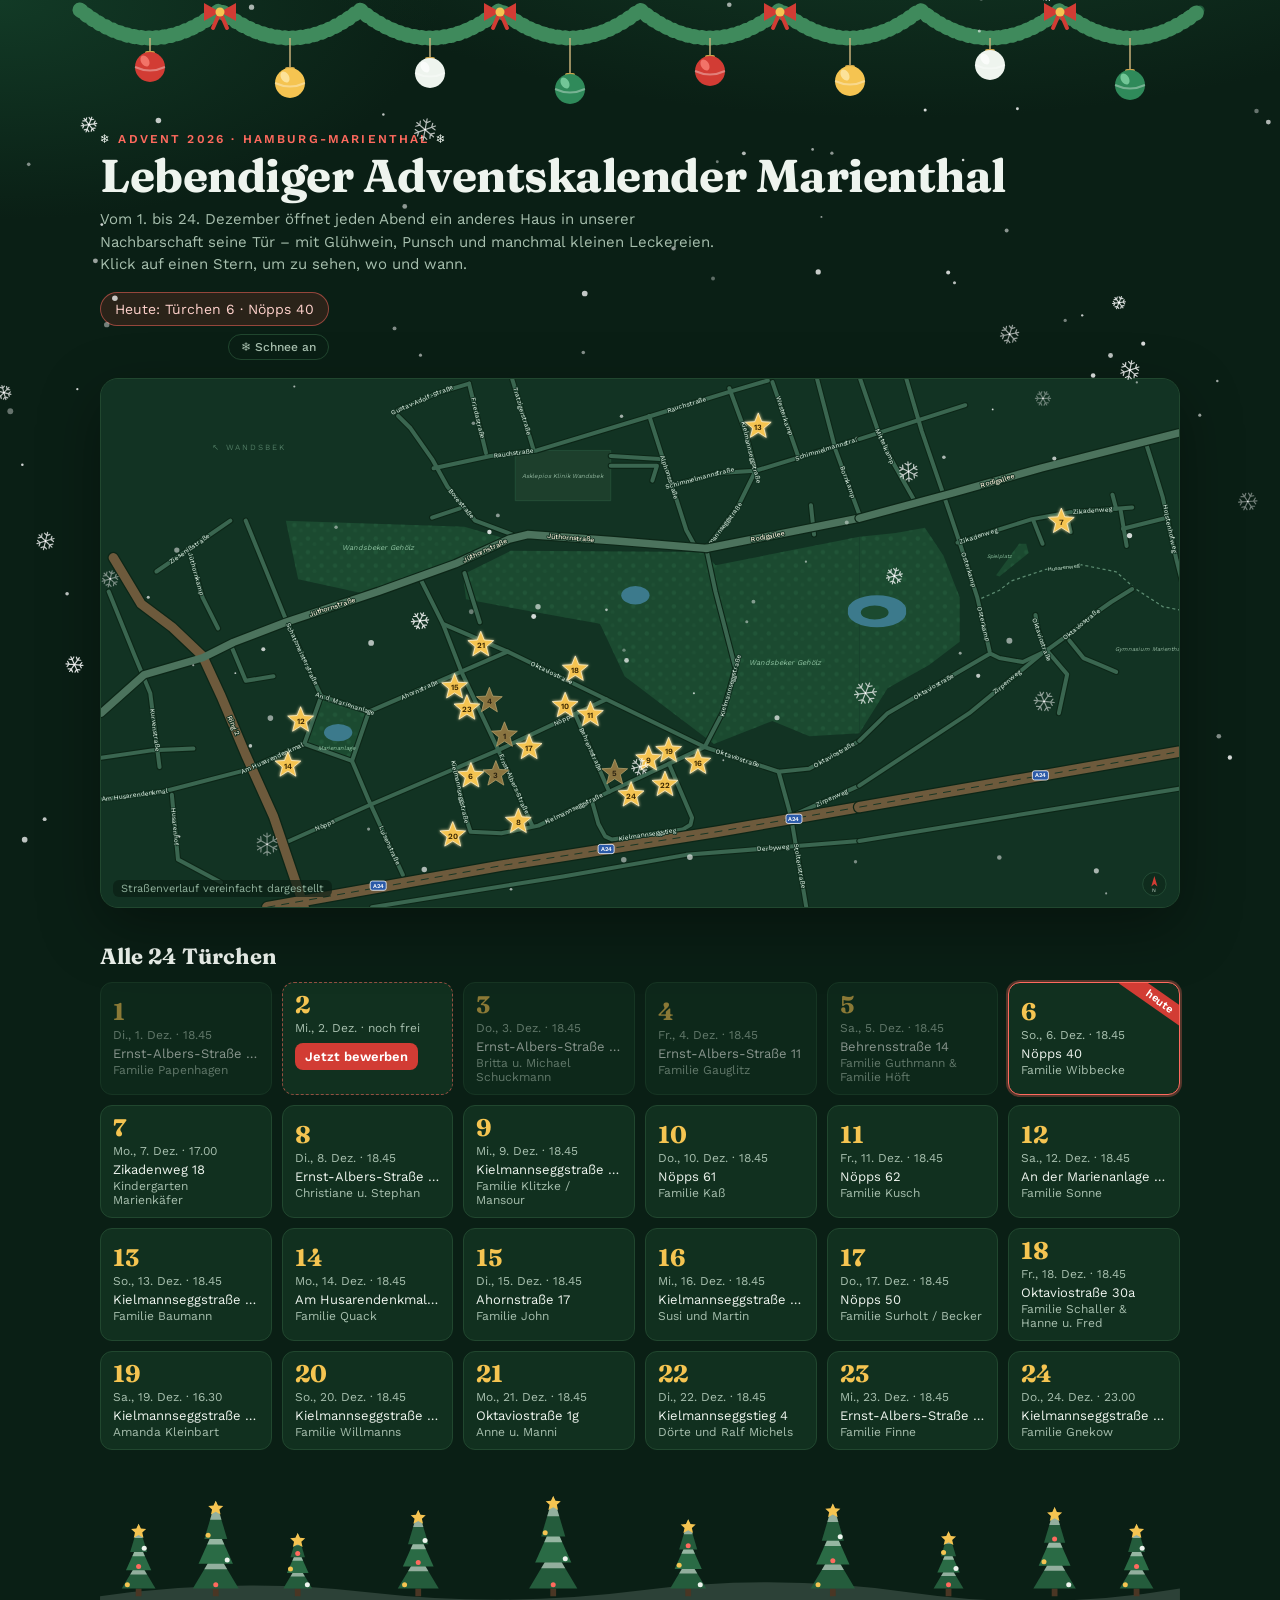
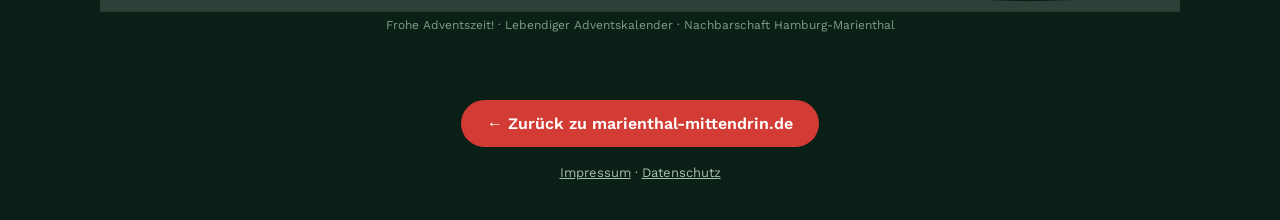
==== adventskalender-marienthal/index.html @ aaaba7dc "Unterseiten: Zurück-Button zur Startseite am Seitenende Co-Authored-By: Claude Opus 5.5 <noreply@ant" ====
<!DOCTYPE html>
<html lang="de">
<head>
<meta charset="utf-8">
<meta name="viewport" content="width=device-width, initial-scale=1">
<title>Lebendiger Adventskalender Marienthal</title>
<style id="font-style">
/* Schriften lokal eingebunden (kein Google-Fonts-Abruf, DSGVO-freundlich) – SIL Open Font License */
@font-face{font-family:"Fraunces";src:url(fonts/fraunces-latin-500-normal.woff2) format("woff2");font-weight:500;font-display:swap}
@font-face{font-family:"Fraunces";src:url(fonts/fraunces-latin-700-normal.woff2) format("woff2");font-weight:700;font-display:swap}
@font-face{font-family:"Work Sans";src:url(fonts/work-sans-latin-400-normal.woff2) format("woff2");font-weight:400;font-display:swap}
@font-face{font-family:"Work Sans";src:url(fonts/work-sans-latin-500-normal.woff2) format("woff2");font-weight:500;font-display:swap}
@font-face{font-family:"Work Sans";src:url(fonts/work-sans-latin-600-normal.woff2) format("woff2");font-weight:600;font-display:swap}
</style>
<style id="app-style">
:root{
  --bg:#0a1f15; --panel:#11301f; --land:#123323; --street-hi:#3d6a52;
  --text:#eef4ee; --muted:#a7bfae; --gold:#f5c451; --red:#d23c34; --red-hi:#ff6a5e;
  --line:#21472f; --danger:#ff8a7a;
}
*{box-sizing:border-box}
html,body{margin:0;background:var(--bg);color:var(--text);font-family:"Work Sans",system-ui,sans-serif}
body{min-height:100vh;background:
  radial-gradient(1200px 500px at 70% -10%,#16422b 0%,transparent 60%),
  radial-gradient(800px 400px at 0% 0%,#123a26 0%,transparent 55%),var(--bg)}
.wrap{max-width:1120px;margin:0 auto;padding:28px 20px 60px}
header{display:flex;flex-wrap:wrap;align-items:flex-end;justify-content:space-between;gap:16px;margin-bottom:18px}
.eyebrow{font-size:12px;letter-spacing:.18em;text-transform:uppercase;color:var(--red-hi);font-weight:600}
h1{font-family:"Fraunces",serif;font-weight:700;font-size:clamp(28px,4.4vw,46px);line-height:1.05;margin:6px 0 8px;letter-spacing:-.01em}
.intro{color:var(--muted);max-width:620px;margin:0;line-height:1.5;font-size:15px}
.status{background:rgba(210,60,52,.16);border:1px solid rgba(255,106,94,.5);color:#ffd2cc;border-radius:999px;padding:8px 14px;font-size:14px;white-space:nowrap}
.mapcard{position:relative;background:var(--land);border:1px solid var(--line);border-radius:18px;overflow:hidden;box-shadow:0 20px 60px rgba(0,0,0,.35)}
.mapscroll{overflow-x:auto;-webkit-overflow-scrolling:touch}
.mapcard svg{display:block;width:100%;height:auto;touch-action:pan-x pan-y}
.mapnote{position:absolute;left:12px;bottom:10px;font-size:11px;color:#8fb09b;pointer-events:none;background:rgba(10,31,21,.7);padding:2px 8px;border-radius:6px}
.star{cursor:pointer;outline:none}
.star .shape{fill:var(--gold);stroke:#fff3cf;stroke-width:2.4;filter:url(#glow);transition:transform .15s}
.star text{font:700 26px "Work Sans",sans-serif;fill:#3a2600;text-anchor:middle;dominant-baseline:central;pointer-events:none}
.star:hover .shape,.star:focus-visible .shape{transform:scale(1.18)}
.star.past .shape{fill:#8a7440;stroke:#b9a56f;filter:none}
.star.past text{fill:#2a2110}
.star.sel .shape{transform:scale(1.32);stroke:var(--red-hi);stroke-width:5}
.star.today .halo{animation:pulse 1.8s ease-out infinite}
.halo{fill:none;stroke:var(--red-hi);stroke-width:4;opacity:0}
@keyframes pulse{0%{r:34px;opacity:.9}100%{r:84px;opacity:0}}
.editing .star{cursor:grab}
.placing svg{cursor:crosshair}
.pop{position:absolute;z-index:5;width:270px;background:#fffaf0;color:#2a2112;border-radius:14px;padding:14px 16px 14px;box-shadow:0 14px 40px rgba(0,0,0,.45);transform:translate(-50%,calc(-100% - 22px))}
.pop.below{transform:translate(-50%,22px)}
.pop::after{content:"";position:absolute;left:50%;bottom:-7px;width:14px;height:14px;background:#fffaf0;transform:translateX(-50%) rotate(45deg)}
.pop.below::after{bottom:auto;top:-7px}
.pop-day{font-size:12px;font-weight:600;color:#b3261e;text-transform:uppercase;letter-spacing:.08em;padding-right:22px}
.pop-addr{font-family:"Fraunces",serif;font-size:21px;font-weight:700;margin:6px 0 2px;line-height:1.15}
.pop-city{font-size:13px;color:#6b5c40}
.pop-host{margin-top:10px;font-size:14px;color:#2a2112}.pop-host b{color:#b3261e}
.pop-time{margin-top:10px;font-weight:600;font-size:15px}
.pop-note{margin-top:6px;font-size:14px;color:#4b3f2a;line-height:1.4}
.pop a{display:inline-block;margin-top:10px;font-size:13px;color:#b3261e;font-weight:600;text-decoration:none;border-bottom:1px solid #e9a39d}
.pop-x{position:absolute;top:8px;right:8px;border:0;background:transparent;font-size:20px;line-height:1;color:#8b7a5a;cursor:pointer;padding:4px 6px}
h2{font-family:"Fraunces",serif;font-size:22px;margin:34px 0 12px}
.grid{display:grid;grid-template-columns:repeat(auto-fill,minmax(150px,1fr));gap:10px}
.door{background:var(--panel);border:1px solid var(--line);border-radius:12px;padding:10px 12px;cursor:pointer;text-align:left;color:var(--text);font:inherit;transition:border-color .15s,transform .15s}
.door:hover{border-color:var(--red-hi);transform:translateY(-1px)}
.door.sel{border-color:var(--red-hi);background:#183d28}
.door.past{opacity:.55}
.door.today{border-color:var(--red-hi);box-shadow:0 0 0 2px rgba(255,106,94,.3)}
.door .n{font-family:"Fraunces",serif;font-size:24px;font-weight:700;color:var(--gold);line-height:1}
.door .d{font-size:12px;color:var(--muted);margin-top:4px}
.door .h{font-size:12px;color:var(--muted);margin-top:2px}
.door.free{cursor:default;border-style:dashed;border-color:rgba(255,106,94,.55)}
.door.free:hover{transform:none}
.door .apply{display:inline-block;border:0;cursor:pointer;font-family:inherit;margin-top:8px;background:var(--red);color:#fff;font-weight:600;font-size:13px;text-decoration:none;border-radius:8px;padding:6px 10px}
.door .apply:hover{background:#e14a41}
.door .tag{margin-top:8px;font-size:13px;font-weight:600;color:#ffd2cc}
.modal-bg{position:fixed;inset:0;background:rgba(4,14,9,.72);display:flex;align-items:center;justify-content:center;z-index:50;padding:16px}
.modal{position:relative;background:#fffaf0;color:#2a2112;border-radius:16px;padding:22px 22px 16px;width:min(440px,100%);max-height:92vh;overflow:auto;box-shadow:0 20px 60px rgba(0,0,0,.5)}
.modal h3{font-family:"Fraunces",serif;font-size:24px;margin:4px 0 6px}
.modal .msub{margin:0 0 14px;color:#5b4e36;font-size:14px;line-height:1.45}
.modal label{display:block;font-size:12px;font-weight:600;color:#6b5c40;margin-bottom:10px}
.modal input,.modal textarea{margin-top:4px;background:#fff;color:#2a2112;border:1px solid #dccfb3;font-family:"Work Sans",sans-serif;font-size:15px;min-height:0}
.modal input:focus,.modal textarea:focus{border-color:var(--red)}
.modal .btn.primary{width:100%;margin-top:4px;padding:11px}
.modal .privacy{font-size:12px;color:#7a6b50;margin:10px 0 0;line-height:1.4}
.fmsg{font-size:13px;margin:2px 0 8px}.fmsg.err{color:#b3261e}
.door.reserved{border-color:var(--line);border-style:solid}
.door .s{font-size:13px;margin-top:4px;white-space:nowrap;overflow:hidden;text-overflow:ellipsis}
.toolbar{display:flex;gap:10px;flex-wrap:wrap;align-items:center;margin-top:14px}
.btn{font:600 14px "Work Sans",sans-serif;border-radius:10px;padding:9px 14px;border:1px solid var(--line);background:var(--panel);color:var(--text);cursor:pointer}
.btn:hover{border-color:var(--street-hi)}
.btn.primary{background:var(--red);color:#fff;border-color:var(--red)}
.btn.primary:hover{background:#e14a41}
.btn.small{padding:6px 10px;font-size:13px}
.btn.on{background:#4a1714;border-color:var(--red-hi);color:#ffd2cc}
.msg{font-size:14px;color:var(--muted)}
.msg.err{color:var(--danger)}
.banner{position:absolute;top:12px;left:50%;transform:translateX(-50%);background:var(--red);color:#fff;font-weight:600;font-size:14px;border-radius:999px;padding:8px 16px;z-index:6;box-shadow:0 6px 20px rgba(0,0,0,.35)}
.admin{background:var(--panel);border:1px solid var(--line);border-radius:16px;padding:18px;margin-top:18px}
.admin h3{margin:0 0 12px;font-family:"Fraunces",serif;font-size:19px}
.settings{display:grid;grid-template-columns:110px 1fr 1fr;gap:10px;margin-bottom:18px}
.settings label,.rowhead{font-size:12px;color:var(--muted);display:block;margin-bottom:4px}
.settings .full{grid-column:1/-1}
input,textarea{width:100%;font:14px "Work Sans",sans-serif;background:#0b2416;color:var(--text);border:1px solid var(--line);border-radius:8px;padding:8px 10px}
input:focus,textarea:focus{outline:none;border-color:var(--red-hi)}
input[type=time]{color-scheme:dark}
.rows{display:flex;flex-direction:column;gap:8px}
.row{display:grid;grid-template-columns:30px 70px minmax(150px,2fr) minmax(110px,1.3fr) 86px 86px minmax(130px,2fr) 104px;gap:8px;align-items:center}
.row .num{font-family:"Fraunces",serif;font-weight:700;color:var(--gold);font-size:18px;text-align:center}
.row .dt{font-size:12px;color:var(--muted)}
.row.hl{background:#183d28;border-radius:10px;outline:1px solid var(--red-hi);outline-offset:3px}
details{margin-top:16px}
summary{cursor:pointer;color:var(--muted);font-size:14px}
textarea{min-height:160px;font-family:ui-monospace,Menlo,monospace;font-size:12px;margin-top:10px}
footer{margin-top:40px;color:#7f9d89;font-size:12px}
@media (max-width:820px){
  .row{grid-template-columns:30px 1fr 1fr;grid-template-areas:"n s s" "n h h" "d f t" "x x p"}
  .row .num{grid-area:n}.row .dt{grid-area:d}.row .f-street{grid-area:s}.row .f-host{grid-area:h}.row .f-from{grid-area:f}.row .f-to{grid-area:t}.row .f-note{grid-area:x}.row .place{grid-area:p}
  .row{padding:8px;border-bottom:1px solid var(--line)}
  .settings{grid-template-columns:1fr}
}
@media (max-width:640px){
  .mapcard svg{min-width:1000px}
  .pop,.pop.below{position:fixed;left:12px!important;right:12px;top:auto!important;bottom:12px;width:auto;transform:none}
  .pop::after{display:none}
  .status{white-space:normal}
}

/* Weihnachts-Deko */
.garland{display:block;width:calc(100% + 40px);height:auto;margin:-28px -20px 2px;overflow:visible}
.bauble{transform-box:fill-box;transform-origin:50% 0;animation:swing 3.4s ease-in-out infinite alternate}
@keyframes swing{from{transform:rotate(-6deg)}to{transform:rotate(6deg)}}
.flake-ico{display:inline-block;color:#eef4ee;animation:spin 9s linear infinite}
.flake-ico.d2{animation-duration:13s;animation-direction:reverse}
@keyframes spin{to{transform:rotate(360deg)}}
.hdr-side{display:flex;flex-direction:column;align-items:flex-end;gap:8px}
.snow-toggle{font:500 12px "Work Sans",sans-serif;background:transparent;color:var(--muted);border:1px solid var(--line);border-radius:999px;padding:5px 12px;cursor:pointer}
.snow-toggle:hover{color:var(--text);border-color:var(--street-hi)}
#snow{position:fixed;inset:0;width:100vw;height:100vh;pointer-events:none;z-index:40}
.star .shape{animation:twinkle 3s ease-in-out infinite;animation-delay:calc(var(--tw,0s) * -1)}
@keyframes twinkle{0%,100%{opacity:1}50%{opacity:.78}}
.mapcard{box-shadow:0 20px 60px rgba(0,0,0,.35),inset 0 0 60px rgba(220,240,230,.05)}
.door:hover .n{animation:jiggle .45s ease}
@keyframes jiggle{0%,100%{transform:rotate(0)}25%{transform:rotate(-10deg)}75%{transform:rotate(8deg)}}
.door .n{display:inline-block}
.door.today{position:relative;overflow:hidden}
.door.today::after{content:"heute";position:absolute;top:10px;right:-24px;transform:rotate(35deg);background:var(--red);color:#fff;font-size:11px;font-weight:600;padding:2px 28px}
.trees{display:block;width:100%;height:auto;margin-top:46px}
.tl{animation:blink 2s ease-in-out infinite}
@keyframes blink{0%,100%{opacity:1}50%{opacity:.25}}
footer{margin-top:6px!important;text-align:center}
@media (prefers-reduced-motion: reduce){.bauble,.flake-ico,.star .shape,.tl,.door:hover .n{animation:none}}
@media (max-width:640px){.garland{margin-top:-20px}.hdr-side{align-items:flex-start}}
</style>
</head>
<body>
<div id="root"></div>
<div class="site-links" style="max-width:1120px;margin:0 auto;padding:8px 20px 40px;text-align:center;font-family:'Work Sans',sans-serif">
<a href="/" style="display:inline-block;background:#d23c34;color:#fff;text-decoration:none;font-weight:600;font-size:16px;padding:14px 26px;border-radius:999px">← Zurück zu marienthal-mittendrin.de</a>
<p style="margin:18px 0 0;font-size:13px;color:#a7bfae"><a href="/impressum/" style="color:inherit">Impressum</a> · <a href="/datenschutz/" style="color:inherit">Datenschutz</a></p>
</div>
<script type="application/json" id="advent-data">{"year": 2026, "title": "Lebendiger Adventskalender Marienthal", "intro": "Vom 1. bis 24. Dezember öffnet jeden Abend ein anderes Haus in unserer Nachbarschaft seine Tür – mit Glühwein, Punsch und manchmal kleinen Leckereien. Klick auf einen Stern, um zu sehen, wo und wann.", "city": "22043 Hamburg", "doors": [{"n": 1, "street": "Ernst-Albers-Straße 19", "host": "Familie Papenhagen", "from": "18:45", "to": "19:15", "note": "", "x": 1310, "y": 1157}, {"n": 2, "street": "", "host": "", "from": "18:45", "to": "19:15", "note": "", "x": 1700, "y": 1640}, {"n": 3, "street": "Ernst-Albers-Straße 30", "host": "Britta u. Michael Schuckmann", "from": "18:45", "to": "19:15", "note": "", "x": 1282, "y": 1283}, {"n": 4, "street": "Ernst-Albers-Straße 11", "host": "Familie Gauglitz", "from": "18:45", "to": "19:15", "note": "", "x": 1261, "y": 1045}, {"n": 5, "street": "Behrensstraße 14", "host": "Familie Guthmann & Familie Höft", "from": "18:45", "to": "19:15", "note": "", "x": 1668, "y": 1279}, {"n": 6, "street": "Nöpps 40", "host": "Familie Wibbecke", "from": "18:45", "to": "19:15", "note": "", "x": 1201, "y": 1289}, {"n": 7, "street": "Zikadenweg 18", "host": "Kindergarten Marienkäfer", "from": "17:00", "to": "", "note": "", "x": 3118, "y": 463}, {"n": 8, "street": "Ernst-Albers-Straße 40", "host": "Christiane u. Stephan", "from": "18:45", "to": "19:15", "note": "", "x": 1355, "y": 1437}, {"n": 9, "street": "Kielmannseggstraße 95", "host": "Familie Klitzke / Mansour", "from": "18:45", "to": "19:15", "note": "", "x": 1778, "y": 1234}, {"n": 10, "street": "Nöpps 61", "host": "Familie Kaß", "from": "18:45", "to": "19:15", "note": "", "x": 1507, "y": 1061}, {"n": 11, "street": "Nöpps 62", "host": "Familie Kusch", "from": "18:45", "to": "19:15", "note": "", "x": 1589, "y": 1090}, {"n": 12, "street": "An der Marienanlage 16", "host": "Familie Sonne", "from": "18:45", "to": "19:15", "note": "", "x": 648, "y": 1108}, {"n": 13, "street": "Kielmannseggstraße 46", "host": "Familie Baumann", "from": "18:45", "to": "19:15", "note": "", "x": 2134, "y": 154}, {"n": 14, "street": "Am Husarendenkmal 52", "host": "Familie Quack", "from": "18:45", "to": "19:15", "note": "", "x": 607, "y": 1254}, {"n": 15, "street": "Ahornstraße 17", "host": "Familie John", "from": "18:45", "to": "19:15", "note": "", "x": 1148, "y": 1000}, {"n": 16, "street": "Kielmannseggstraße 102", "host": "Susi und Martin", "from": "18:45", "to": "19:15", "note": "", "x": 1938, "y": 1245}, {"n": 17, "street": "Nöpps 50", "host": "Familie Surholt / Becker", "from": "18:45", "to": "19:15", "note": "", "x": 1390, "y": 1197}, {"n": 18, "street": "Oktaviostraße 30a", "host": "Familie Schaller & Hanne u. Fred", "from": "18:45", "to": "19:15", "note": "", "x": 1540, "y": 943}, {"n": 19, "street": "Kielmannseggstraße 87", "host": "Amanda Kleinbart", "from": "16:30", "to": "17:00", "note": "Diesmal schon am Nachmittag!", "x": 1843, "y": 1207}, {"n": 20, "street": "Kielmannseggstraße 174", "host": "Familie Willmanns", "from": "18:45", "to": "19:15", "note": "", "x": 1142, "y": 1481}, {"n": 21, "street": "Oktaviostraße 1g", "host": "Anne u. Manni", "from": "18:45", "to": "", "note": "Gleichzeitig Sonnenwendfeier", "x": 1233, "y": 863}, {"n": 22, "street": "Kielmannseggstieg 4", "host": "Dörte und Ralf Michels", "from": "18:45", "to": "19:15", "note": "", "x": 1831, "y": 1317}, {"n": 23, "street": "Ernst-Albers-Straße 16", "host": "Familie Finne", "from": "18:45", "to": "19:15", "note": "", "x": 1188, "y": 1069}, {"n": 24, "street": "Kielmannseggstraße 118", "host": "Familie Gnekow", "from": "23:00", "to": "", "note": "Heiligabend", "x": 1721, "y": 1351}]}</script>
<script id="app">
(function(){
"use strict";
var W=3500,H=1715,DY=460,W3F="1252e4e4-b5f2-48ac-87a4-d0547c6e60de";
var data=JSON.parse(document.getElementById("advent-data").textContent);
var state={sel:null,editing:false,draft:null,placing:null,canEdit:false,msg:"",msgErr:false,hl:null};
var root=document.getElementById("root");

/* ---------- helpers ---------- */
function esc(s){return String(s==null?"":s).replace(/[&<>"']/g,function(c){return {"&":"&amp;","<":"&lt;",">":"&gt;",'"':"&quot;","'":"&#39;"}[c];});}
function cur(){return state.editing?state.draft:data;}
function door(n){var d=cur().doors;for(var i=0;i<d.length;i++)if(d[i].n===n)return d[i];return null;}
function dateOf(n){return new Date(cur().year,11,n);}
function fmtDate(n,opt){return dateOf(n).toLocaleDateString("de-DE",opt||{weekday:"long",day:"numeric",month:"long"});}
function fmtTime(t){return (t||"").replace(":",".");}
function timeText(d){if(d.from&&d.to)return "von "+fmtTime(d.from)+" bis "+fmtTime(d.to)+" Uhr";if(d.from)return "ab "+fmtTime(d.from)+" Uhr";return "Uhrzeit folgt";}
function today(){var t=new Date();return new Date(t.getFullYear(),t.getMonth(),t.getDate());}
function dayStatus(n){var diff=(dateOf(n)-today())/864e5;return diff<0?"past":diff===0?"today":"future";}
function statusText(){
  var y=cur().year,t=today(),start=new Date(y,11,1),end=new Date(y,11,24);
  if(t<start){var dd=Math.round((start-t)/864e5);return dd===1?"Morgen öffnet das erste Türchen":"Noch "+dd+" Tage bis zum ersten Türchen";}
  if(t>end)return "Der Adventskalender "+y+" ist vorbei – danke an alle Gastgeber!";
  var n=t.getDate(),d=door(n);return "Heute: Türchen "+n+(d&&d.street?" · "+d.street:"");
}
function starPath(R,r){var p=[];for(var i=0;i<10;i++){var a=-Math.PI/2+i*Math.PI/5,rad=i%2?r:R;p.push((Math.cos(a)*rad).toFixed(1)+","+(Math.sin(a)*rad).toFixed(1));}return p.join(" ");}
var STAR=starPath(44,19);
function mapsLink(d){return "https://www.google.com/maps/search/?api=1&query="+encodeURIComponent(d.street+", "+cur().city);}

/* ---------- Karte (vereinfacht nachgezeichnet nach dem realen Straßenverlauf) ---------- */
var MAJOR=[
 {name:"Ring 2",pts:[[40,120],[130,270],[230,345],[330,440],[390,570],[470,760],[560,960],[660,1255]],lab:[[4,.5]],w:30,fill:"#6d5a3c"},
 {name:"Jüthornstraße",pts:[[0,625],[140,500],[330,445],[430,395],[600,330],[900,230],[1150,140],[1325,60],[1385,45],[1665,65],[1965,90]],lab:[[4,.5],[6,.55],[8,.5]],w:24,fill:"#4c735d"},
 {name:"Rodigallee",pts:[[1965,90],[2462,-8]],lab:[[0,.4]],w:24,fill:"#4c735d"},
 {name:"A 24",pts:[[540,1255],[1300,1120],[2000,1010],[2462,930]],lab:[],w:34,fill:"#6d5a3c",motorway:true}
];
var STREETS=[
 {name:"Kurvenstraße",pts:[[25,230],[110,440],[160,560],[190,800]],lab:[[2,.5]]},
 {name:"Schatzmeisterstraße",pts:[[470,0],[600,320],[715,570]],lab:[[1,.45]]},
 {name:"Jüthornkamp",pts:[[290,110],[330,250],[380,350]],lab:[[0,.45]]},
 {name:"Ziesenißstraße",pts:[[180,165],[420,0]],lab:[[0,.45]]},
 {name:"An d. Marienanlage",pts:[[715,570],[870,620]],lab:[[0,.5]]},
 {name:"",pts:[[715,570],[660,725],[815,780],[870,620]],lab:[]},
 {name:"Ahornstraße",pts:[[870,620],[1170,490],[1320,425]],lab:[[0,.55]]},
 {name:"Am Husarendenkmal",pts:[[0,905],[200,880],[470,810],[660,725]],lab:[[2,.45],[0,.55]]},
 {name:"Luisenstraße",pts:[[815,780],[870,910],[980,1150]],lab:[[1,.6]]},
 {name:"Nöpps",pts:[[600,1045],[880,920],[1290,745],[1640,580]],lab:[[0,.45],[2,.6]]},
 {name:"Oktaviostraße",pts:[[1110,335],[1320,425],[1640,580],[1960,735],[2200,815],[2300,805],[2462,715]],lab:[[1,.45],[3,.45],[5,.5]]},
 {name:"Ernst-Albers-Straße",pts:[[1040,195],[1110,335],[1170,490],[1290,745],[1400,990]],lab:[[3,.45]]},
 {name:"Kielmannseggstraße",pts:[[1965,90],[1995,230],[2060,480],[2020,620],[1960,735],[1650,880],[1420,990],[1300,1015],[1200,1010],[1180,950],[1150,810]],lab:[[2,.4],[5,.5],[9,.5]]},
 {name:"Behrensstraße",pts:[[1540,630],[1650,880]],lab:[[0,.45]]},
 {name:"Kielmannseggstieg",pts:[[1593,907],[1615,985],[1637,1025],[1659,1035],[1888,1003],[1914,987],[1919,965],[1844,789]],lab:[[3,.5]]},
 {name:"Stoltenstraße",pts:[[2200,815],[2240,960],[2290,1255]],lab:[[1,.55]]},
 {name:"Zirpenweg",pts:[[2240,960],[2462,860]],lab:[[0,.6]]},
 {name:"Husarenhof",pts:[[230,890],[250,1100],[390,1175]],lab:[[0,.5]]},
 {name:"Derbyweg",pts:[[880,1255],[1500,1155],[1900,1085],[2462,1040]],lab:[[2,.5]]},
 {name:"",pts:[[420,400],[470,520],[560,505]],lab:[]},
 {name:"",pts:[[0,770],[170,745],[300,740]],lab:[]},
 {name:"",pts:[[1180,170],[1230,330]],lab:[]}
];
var PARKS=[
 [[600,0],[1180,20],[1300,55],[1150,140],[900,230],[860,238],[640,190]],
 [[1175,175],[1330,98],[1960,102],[1995,145],[2462,52],[2462,690],[2300,700],[2180,650],[1990,725],[1700,505],[1620,335],[1380,292],[1185,255]],
 [[715,570],[870,620],[815,780],[660,725]]
];
function line(p){return p.map(function(q){return q.join(",");}).join(" ");}
function labelsFor(st,size,color){
  var out="";
  st.lab.forEach(function(L){
    var a=st.pts[L[0]],b=st.pts[L[0]+1],t=L[1];
    var x=a[0]+(b[0]-a[0])*t,y=a[1]+(b[1]-a[1])*t;
    var ang=Math.atan2(b[1]-a[1],b[0]-a[0])*180/Math.PI;
    if(ang>90)ang-=180;if(ang<-90)ang+=180;
    out+='<text x="'+x.toFixed(0)+'" y="'+y.toFixed(0)+'" transform="rotate('+ang.toFixed(1)+' '+x.toFixed(0)+' '+y.toFixed(0)+')" font-size="'+size+'" fill="'+color+'" text-anchor="middle" dominant-baseline="central" stroke="#123323" stroke-width="6" paint-order="stroke" font-weight="500">'+esc(st.name)+'</text>';
  });
  return out;
}

var NORTH=[
 {name:"Rauchstraße",pts:[[1080,290],[1265,250],[1415,232],[1785,120],[2045,40],[2165,5]],lab:[[1,.5],[3,.45]]},
 {name:"Bovestraße",pts:[[965,120],[1005,160],[1075,260],[1125,350],[1215,460],[1335,505]],lab:[[3,.5]]},
 {name:"Gustav-Adolf-Straße",pts:[[965,100],[1095,45],[1195,15]],lab:[[0,.6]]},
 {name:"Friedastraße",pts:[[1195,15],[1250,240]],lab:[[0,.5]]},
 {name:"Tratzigerstraße",pts:[[1335,0],[1405,232]],lab:[[0,.45]]},
 {name:"Alphonsstraße",pts:[[1780,120],[1825,260],[1865,380],[1900,490],[1930,545]],lab:[[1,.5]]},
 {name:"Kielmannseggstraße",pts:[[2040,30],[2095,180],[2125,298],[2065,420],[1965,550]],lab:[[1,.5],[3,.5]]},
 {name:"Schimmelmannstraße",pts:[[1855,345],[2005,305],[2125,298],[2265,255],[2462,195]],lab:[[0,.6],[3,.5]]},
 {name:"Westerkamp",pts:[[2180,10],[2265,255]],lab:[[0,.45]]},
 {name:"Bornkamp",pts:[[2325,0],[2385,230],[2462,440]],lab:[[1,.5]]},
 {name:"",pts:[[1655,250],[1815,260]],lab:[]},
 {name:"",pts:[[1655,282],[1805,282],[1790,330]],lab:[]},
 {name:"",pts:[[2305,410],[2315,505]],lab:[]},
 {name:"",pts:[[1075,450],[1165,420]],lab:[]}
];

var EAST_MAJOR=[
 {name:"Rodigallee",pts:[[2462,452],[2766,370],[3053,289],[3500,175]],lab:[[1,.5]],w:24,fill:"#4c735d"},
 {name:"A 24",pts:[[2462,1390],[3500,1210]],lab:[],w:34,fill:"#6d5a3c",motorway:true}
];
var EAST=[
 {name:"Osterkamp",pts:[[2615,0],[2665,170],[2737,380],[2788,531],[2845,709],[2885,883]],lab:[[3,.5],[4,.5]]},
 {name:"Mittelkamp",pts:[[2465,0],[2525,175],[2565,260],[2645,402]],lab:[[1,.5]]},
 {name:"Schimmelmannstraße",pts:[[2462,195],[2806,85]],lab:[]},
 {name:"Zikadenweg",pts:[[2781,531],[2917,488],[3023,455],[3144,433],[3296,421],[3348,417]],lab:[[0,.5],[3,.5]]},
 {name:"",pts:[[3296,421],[3284,376]],lab:[]},
 {name:"",pts:[[3027,459],[3057,535]],lab:[]},
 {name:"",pts:[[3137,448],[3148,497]],lab:[]},
 {name:"",pts:[[3318,486],[3454,452]],lab:[]},
 {name:"",pts:[[3311,429],[3330,542]],lab:[]},
 {name:"Holstenhofweg",pts:[[3390,200]].concat([[3417,285],[3447,383],[3492,588],[3523,709]]),lab:[[2,.5]]},
 {name:"Oktaviostraße",pts:[[2462,1175]].concat([[2554,1085],[2887,891],[2917,906],[2993,919],[3068,883],[3152,822],[3216,769],[3280,724],[3348,682]]),lab:[[1,.45],[6,.5]]},
 {name:"Oktaviostraße",pts:[[3034,766],[3042,815],[3065,879]],lab:[[1,.5]]},
 {name:"Zirpenweg",pts:[[2462,1320]].concat([[2819,1085],[3065,883]]),lab:[[1,.5]]},
 {name:"",pts:[[3076,887],[3137,959],[3110,1085]],lab:[]},
 {name:"",pts:[[3144,849],[3190,906],[3243,928],[3296,951]],lab:[]},
 {name:"Derbyweg",pts:[[2462,1500],[3500,1330]],lab:[]}
];
var EAST_PATH=[[2841,720],[2917,686],[2955,656],[3068,618],[3182,603],[3296,626],[3356,679],[3447,739],[3523,754]];
var EAST_PARKS=[
 [[2462,512],[2580,500],[2675,483],[2735,573],[2788,709],[2788,853],[2690,928],[2554,1004],[2462,1150]],
 [[2906,637],[2981,535],[3004,535],[3012,565],[2917,641]]
];
function eastParks(){
  var s='<g transform="translate(0,'+DY+')">';
  EAST_PARKS.forEach(function(p){var q=p.map(function(v){return [v[0],v[1]-DY];});s+='<polygon points="'+line(q)+'" fill="#1b4a30"/><polygon points="'+line(q)+'" fill="url(#trees)" opacity=".7"/>';});
  return s+'</g>';
}
function eastPond(){
  var s="";
  s+='<path d="M2425 754 a95 47 0 1 0 189 0 a95 47 0 1 0 -189 0 Z" fill="#3c7a8c"/>';
  s+='<ellipse cx="2512" cy="758" rx="45" ry="23" fill="#1b4a30"/>';
  return s;
}
function eastStreets(){
  var s='<polyline points="'+line(EAST_PATH)+'" fill="none" stroke="#5b8a70" stroke-width="4" stroke-dasharray="10 9"/>';
  s+=labelsFor({name:"Husarenweg",pts:EAST_PATH,lab:[[3,.5]]},18,"#a9c7b4");
  EAST.forEach(function(st){s+='<polyline points="'+line(st.pts)+'" fill="none" stroke="#0c2617" stroke-width="20" stroke-linecap="round" stroke-linejoin="round"/>';});
  EAST.forEach(function(st){s+='<polyline points="'+line(st.pts)+'" fill="none" stroke="#3a6650" stroke-width="13" stroke-linecap="round" stroke-linejoin="round"/>';});
  EAST_MAJOR.forEach(function(st){s+='<polyline points="'+line(st.pts)+'" fill="none" stroke="#0c2617" stroke-width="'+(st.w+8)+'" stroke-linecap="round" stroke-linejoin="round"/>';});
  EAST_MAJOR.forEach(function(st){s+='<polyline points="'+line(st.pts)+'" fill="none" stroke="'+st.fill+'" stroke-width="'+st.w+'" stroke-linecap="round" stroke-linejoin="round"/>';
    if(st.motorway)s+='<polyline points="'+line(st.pts)+'" fill="none" stroke="#123323" stroke-width="3" stroke-dasharray="26 20"/>';});
  EAST.forEach(function(st){if(st.name)s+=labelsFor(st,21,"#c9dccf");});
  EAST_MAJOR.forEach(function(st){s+=labelsFor(st,23,"#f0e6d2");});
  s+='<g transform="translate(3050,1287)"><rect x="-26" y="-15" width="52" height="30" rx="7" fill="#2b5aa8" stroke="#fff" stroke-width="2.5"/><text text-anchor="middle" dominant-baseline="central" font-size="19" font-weight="700" fill="#fff">A24</text></g>';
  s+='<text x="2917" y="580" font-size="17" font-style="italic" fill="#8fc4a2" text-anchor="middle">Spielplatz</text>';
  s+='<text x="3401" y="883" font-size="19" font-style="italic" fill="#8fb39c" text-anchor="middle">Gymnasium Marienthal</text>';
  return s;
}
function northMap(){
  var s='<polygon points="1345,232 1655,232 1655,395 1345,395" fill="#1d3f2c" stroke="#2a5a40" stroke-width="2"/>';
  s+='<text x="1500" y="320" font-size="20" fill="#8fb39c" text-anchor="middle" font-style="italic">Asklepios Klinik Wandsbek</text>';
  NORTH.forEach(function(st){s+='<polyline points="'+line(st.pts)+'" fill="none" stroke="#0c2617" stroke-width="20" stroke-linecap="round" stroke-linejoin="round"/>';});
  NORTH.forEach(function(st){s+='<polyline points="'+line(st.pts)+'" fill="none" stroke="#3a6650" stroke-width="13" stroke-linecap="round" stroke-linejoin="round"/>';});
  NORTH.forEach(function(st){if(st.name)s+=labelsFor(st,21,"#c9dccf");});
  s+='<text x="480" y="230" font-size="26" fill="#4f7a62" letter-spacing="6" text-anchor="middle">↖ WANDSBEK</text>';
  return s;
}
function baseMap(){
  var s="";
  s+='<defs><filter id="glow" x="-80%" y="-80%" width="260%" height="260%"><feGaussianBlur stdDeviation="5" result="b"/><feMerge><feMergeNode in="b"/><feMergeNode in="SourceGraphic"/></feMerge></filter>'+
     '<pattern id="trees" width="44" height="44" patternUnits="userSpaceOnUse"><circle cx="12" cy="14" r="7" fill="#235a3b"/><circle cx="33" cy="32" r="6" fill="#205236"/></pattern></defs>';
  s+='<rect width="'+W+'" height="'+H+'" fill="#123323"/>';
  s+=northMap();
  s+=eastParks();
  s+='<g transform="translate(0,'+DY+')">';
  PARKS.forEach(function(p){s+='<polygon points="'+line(p)+'" fill="#1b4a30"/><polygon points="'+line(p)+'" fill="url(#trees)" opacity=".7"/>';});
  /* Wasser */
  s+='<ellipse cx="770" cy="688" rx="46" ry="28" fill="#3c7a8c"/><ellipse cx="1735" cy="242" rx="46" ry="30" fill="#3c7a8c"/>';
  /* Nebenstraßen */
  STREETS.forEach(function(st){s+='<polyline points="'+line(st.pts)+'" fill="none" stroke="#0c2617" stroke-width="20" stroke-linecap="round" stroke-linejoin="round"/>';});
  STREETS.forEach(function(st){s+='<polyline points="'+line(st.pts)+'" fill="none" stroke="#3a6650" stroke-width="13" stroke-linecap="round" stroke-linejoin="round"/>';});
  /* Hauptstraßen */
  MAJOR.forEach(function(st){s+='<polyline points="'+line(st.pts)+'" fill="none" stroke="#0c2617" stroke-width="'+(st.w+8)+'" stroke-linecap="round" stroke-linejoin="round"/>';});
  MAJOR.forEach(function(st){s+='<polyline points="'+line(st.pts)+'" fill="none" stroke="'+st.fill+'" stroke-width="'+st.w+'" stroke-linecap="round" stroke-linejoin="round"/>';
    if(st.motorway)s+='<polyline points="'+line(st.pts)+'" fill="none" stroke="#123323" stroke-width="3" stroke-dasharray="26 20"/>';});
  /* Labels */
  s+='<text x="900" y="95" font-size="24" font-style="italic" fill="#8fc4a2" text-anchor="middle">Wandsbeker Gehölz</text>';
  s+='<text x="2220" y="470" font-size="24" font-style="italic" fill="#8fc4a2" text-anchor="middle">Wandsbeker Gehölz</text>';
  s+='<text x="765" y="745" font-size="19" font-style="italic" fill="#8fc4a2" text-anchor="middle">Marienanlage</text>';
  STREETS.forEach(function(st){if(st.name)s+=labelsFor(st,21,"#c9dccf");});
  MAJOR.forEach(function(st){s+=labelsFor(st,23,"#f0e6d2");});
  /* A24-Schilder */
  [[900,1185],[1640,1066],[2250,968]].forEach(function(p){s+='<g transform="translate('+p[0]+','+p[1]+')"><rect x="-26" y="-15" width="52" height="30" rx="7" fill="#2b5aa8" stroke="#fff" stroke-width="2.5"/><text text-anchor="middle" dominant-baseline="central" font-size="19" font-weight="700" fill="#fff">A24</text></g>';});
  s+='</g>';
  s+=eastPond();
  s+=eastStreets();
  s+='<g transform="translate(3420,1640)"><circle r="38" fill="#0f2c1d" stroke="#2f5c42" stroke-width="2"/><path d="M0 -26 L10 8 L0 0 L-10 8Z" fill="#d23c34"/><text y="26" text-anchor="middle" font-size="17" fill="#c9dccf">N</text></g>';
  return s;
}
var BASE=baseMap();


function starsSVG(){
  var s="";
  cur().doors.filter(function(d){return state.editing||d.street;}).slice().sort(function(a,b){return (state.sel===a.n)-(state.sel===b.n);}).forEach(function(d){
    var st=dayStatus(d.n),cls="star "+st+(state.sel===d.n?" sel":"");
    s+='<g class="'+cls+'" data-n="'+d.n+'" transform="translate('+d.x+','+d.y+')" style="--tw:'+((d.n*0.53)%3).toFixed(2)+'s" tabindex="0" role="button" aria-label="Türchen '+d.n+': '+esc(d.street)+'">'+
       '<circle class="halo" r="28"/><polygon class="shape" points="'+STAR+'"/><text y="3">'+d.n+'</text></g>';
  });
  return s;
}

/* ---------- render ---------- */
function render(){
  var c=cur(),h="";
  h+='<div class="wrap'+(state.editing?" editing":"")+'">';
  h+=GARLAND;
  h+='<header><div><div class="eyebrow"><span class="flake-ico">❄</span> Advent '+esc(c.year)+' · Hamburg-Marienthal <span class="flake-ico d2">❄</span></div><h1>'+esc(c.title)+'</h1><p class="intro">'+esc(c.intro)+'</p></div><div class="hdr-side"><div class="status">'+esc(statusText())+'</div><button class="snow-toggle" data-act="snow" aria-pressed="'+(snowOn?"true":"false")+'">'+(snowOn?"❄ Schnee an":"❄ Schnee aus")+'</button></div></header>';
  h+='<div class="mapcard'+(state.placing?" placing":"")+'" id="mapcard">';
  if(state.placing)h+='<div class="banner">Klicke auf die Karte, um Türchen '+state.placing+' zu platzieren</div>';
  h+='<div class="mapscroll"><svg id="map" viewBox="0 0 '+W+' '+H+'" xmlns="http://www.w3.org/2000/svg">'+BASE+'<g id="stars">'+starsSVG()+'</g></svg></div>';
  h+='<div class="mapnote">Straßenverlauf vereinfacht dargestellt</div>';
  h+=popupHTML();
  h+='</div>';
  if(state.editing)h+=adminHTML();
  else{
    h+='<h2>Alle 24 Türchen</h2><div class="grid">';
    c.doors.forEach(function(d){var st=dayStatus(d.n);
      if(!d.street){
        var dd=esc(fmtDate(d.n,{weekday:"short",day:"numeric",month:"short"}));
        if(d.note){h+='<div class="door free reserved"><div class="n">'+d.n+'</div><div class="d">'+dd+'</div><div class="tag">'+esc(d.note)+'</div></div>';}
        else{h+='<div class="door free"><div class="n">'+d.n+'</div><div class="d">'+dd+' · noch frei</div><button class="apply" data-apply="'+d.n+'">Jetzt bewerben</button></div>';}
        return;}
      h+='<button class="door '+st+(state.sel===d.n?" sel":"")+'" data-door="'+d.n+'"><div class="n">'+d.n+'</div><div class="d">'+esc(fmtDate(d.n,{weekday:"short",day:"numeric",month:"short"}))+' · '+esc(fmtTime(d.from))+'</div><div class="s">'+esc(d.street)+'</div>'+(d.host?'<div class="h">'+esc(d.host)+'</div>':"")+'</button>';});
    h+='</div>';
    if(state.canEdit)h+='<div class="toolbar"><button class="btn" data-act="edit">Adressen bearbeiten</button>'+msgHTML()+'</div>';
  }
  h+=TREES+'<footer>Frohe Adventszeit! · Lebendiger Adventskalender · Nachbarschaft Hamburg-Marienthal</footer></div>';
  var osc=root.querySelector(".mapscroll"),sl=osc?osc.scrollLeft:0;
  root.innerHTML=h;
  var nsc=root.querySelector(".mapscroll");if(nsc&&sl)nsc.scrollLeft=sl;
  if(state.hl){var r=root.querySelector('.row[data-row="'+state.hl+'"]');if(r)r.scrollIntoView({block:"nearest",behavior:"smooth"});state.hl=null;}
}
function msgHTML(){return state.msg?'<span class="msg'+(state.msgErr?" err":"")+'">'+esc(state.msg)+'</span>':"";}
function popupHTML(){
  if(state.sel==null||state.placing)return "";
  var d=door(state.sel);if(!d)return "";
  var below=d.y<600,left=Math.min(Math.max(d.x/W*100,14),86),top=d.y/H*100;
  return '<div class="pop'+(below?" below":"")+'" style="left:'+left+'%;top:'+top+'%">'+
    '<button class="pop-x" data-act="close" aria-label="Schließen">×</button>'+
    '<div class="pop-day">Türchen '+d.n+' · '+esc(fmtDate(d.n))+'</div>'+
    '<div class="pop-addr">'+esc(d.street||"Adresse folgt")+'</div><div class="pop-city">'+esc(cur().city)+'</div>'+
    (d.host?'<div class="pop-host">bei <b>'+esc(d.host)+'</b></div>':"")+
    '<div class="pop-time">'+esc(timeText(d))+'</div>'+
    (d.note?'<div class="pop-note">'+esc(d.note)+'</div>':"")+
    (d.street?'<a href="'+esc(mapsLink(d))+'" target="_blank" rel="noopener">In Google Maps öffnen ↗</a>':"")+
  '</div>';
}
function adminHTML(){
  var c=state.draft,h='<div class="admin"><h3>Adressen verwalten</h3>';
  h+='<div class="settings"><div><label>Jahr</label><input type="number" data-s="year" value="'+esc(c.year)+'"></div><div><label>Titel</label><input data-s="title" value="'+esc(c.title)+'"></div><div><label>PLZ / Ort</label><input data-s="city" value="'+esc(c.city)+'"></div><div class="full"><label>Einleitungstext</label><input data-s="intro" value="'+esc(c.intro)+'"></div></div>';
  h+='<div class="row" style="margin-bottom:2px"><span class="rowhead">Nr.</span><span class="rowhead">Datum</span><span class="rowhead">Straße & Hausnummer</span><span class="rowhead">Gastgeber</span><span class="rowhead">Von</span><span class="rowhead">Bis</span><span class="rowhead">Hinweis (optional)</span><span class="rowhead">Position</span></div>';
  h+='<div class="rows">';
  c.doors.forEach(function(d){
    h+='<div class="row'+(state.sel===d.n?" hl":"")+'" data-row="'+d.n+'"><span class="num">'+d.n+'</span><span class="dt">'+esc(fmtDate(d.n,{weekday:"short",day:"numeric",month:"numeric"}))+'</span>'+
      '<input class="f-street" data-n="'+d.n+'" data-f="street" value="'+esc(d.street)+'" placeholder="z. B. Rauchstraße 12">'+
      '<input class="f-host" data-n="'+d.n+'" data-f="host" value="'+esc(d.host||"")+'" placeholder="z. B. Familie Müller">'+
      '<input class="f-from" type="time" data-n="'+d.n+'" data-f="from" value="'+esc(d.from)+'">'+
      '<input class="f-to" type="time" data-n="'+d.n+'" data-f="to" value="'+esc(d.to)+'">'+
      '<input class="f-note" data-n="'+d.n+'" data-f="note" value="'+esc(d.note)+'" placeholder="z. B. Kinderpunsch">'+
      '<button class="btn small place'+(state.placing===d.n?" on":"")+'" data-place="'+d.n+'">'+(state.placing===d.n?"Klick auf Karte…":"Auf Karte setzen")+'</button></div>';
  });
  h+='</div>';
  h+='<p class="msg" style="margin-top:12px">Tipp: Im Bearbeitungsmodus kannst du die Sterne auch direkt auf der Karte verschieben.</p>';
  h+='<div class="toolbar"><button class="btn primary" data-act="save">Speichern & veröffentlichen</button><button class="btn" data-act="cancel">Abbrechen</button><button class="btn" data-act="copy">Als JSON kopieren</button>'+msgHTML()+'</div>';
  h+='<details><summary>Daten als JSON einfügen (z. B. aus einer Tabelle)</summary><textarea id="jsonin" placeholder="JSON hier einfügen …"></textarea><div class="toolbar"><button class="btn small" data-act="import">Übernehmen</button></div></details>';
  h+='</div>';
  return h;
}
function setMsg(t,err){state.msg=t;state.msgErr=!!err;}

/* ---------- events ---------- */
root.addEventListener("click",function(e){
  var ap=e.target.closest("[data-apply]");if(ap){openApply(+ap.dataset.apply);return;}
  var t=e.target.closest("[data-act],[data-door],[data-place]");
  if(t){
    if(t.dataset.door){state.sel=+t.dataset.door;render();var m=document.getElementById("mapcard");if(m)m.scrollIntoView({behavior:"smooth",block:"start"});return;}
    if(t.dataset.place){var n=+t.dataset.place;state.placing=state.placing===n?null:n;state.sel=n;render();return;}
    var a=t.dataset.act;
    if(a==="close"){state.sel=null;render();}
    else if(a==="edit"){state.draft=JSON.parse(JSON.stringify(data));state.editing=true;setMsg("");render();}
    else if(a==="cancel"){state.editing=false;state.draft=null;state.placing=null;setMsg("");render();}
    else if(a==="save")save();
    else if(a==="copy")copyJSON();
    else if(a==="import")importJSON();
    return;
  }
  if(e.target.closest("#map")&&!e.target.closest(".star")){
    if(state.placing){var p=svgPoint(e);var d=door(state.placing);d.x=Math.round(p.x);d.y=Math.round(p.y);state.sel=state.placing;state.placing=null;render();}
    else if(state.sel!=null&&!dragMoved){state.sel=null;render();}
  }
});
root.addEventListener("keydown",function(e){
  var g=e.target.closest&&e.target.closest(".star");
  if(g&&(e.key==="Enter"||e.key===" ")){e.preventDefault();selectStar(+g.dataset.n);}
  if(e.key==="Escape"&&state.sel!=null){state.sel=null;render();}
});
root.addEventListener("input",function(e){
  var el=e.target;if(!state.editing)return;
  if(el.dataset.s){var v=el.value;state.draft[el.dataset.s]=el.dataset.s==="year"?(parseInt(v,10)||data.year):v;}
  else if(el.dataset.f){var d=door(+el.dataset.n);if(d)d[el.dataset.f]=el.value;}
});
function selectStar(n){state.sel=n;if(state.editing)state.hl=n;render();}

/* drag + click on stars */
var drag=null,dragMoved=false;
function svgPoint(e){var svg=document.getElementById("map"),pt=svg.createSVGPoint();pt.x=e.clientX;pt.y=e.clientY;var p=pt.matrixTransform(svg.getScreenCTM().inverse());return {x:Math.max(10,Math.min(W-10,p.x)),y:Math.max(10,Math.min(H-10,p.y))};}
root.addEventListener("pointerdown",function(e){
  var g=e.target.closest(".star");if(!g)return;
  dragMoved=false;drag={n:+g.dataset.n,g:g,sx:e.clientX,sy:e.clientY};
  if(state.editing){try{g.setPointerCapture(e.pointerId);}catch(_){}}
});
root.addEventListener("pointermove",function(e){
  if(!drag||!state.editing)return;
  if(Math.abs(e.clientX-drag.sx)+Math.abs(e.clientY-drag.sy)>4)dragMoved=true;
  if(dragMoved){var p=svgPoint(e);drag.g.setAttribute("transform","translate("+p.x.toFixed(0)+","+p.y.toFixed(0)+")");drag.p=p;}
});
root.addEventListener("pointerup",function(){
  if(!drag)return;var dr=drag;drag=null;
  if(dragMoved&&state.editing&&dr.p){var d=door(dr.n);d.x=Math.round(dr.p.x);d.y=Math.round(dr.p.y);state.sel=dr.n;render();setTimeout(function(){dragMoved=false;},0);return;}
  if(state.placing)return;
  selectStar(dr.n);
});

/* ---------- import / export ---------- */
function validate(o){
  if(!o||!Array.isArray(o.doors))throw new Error("Es fehlt die Liste „doors“.");
  var out=JSON.parse(JSON.stringify(state.draft||data));
  ["year","title","intro","city"].forEach(function(k){if(o[k]!=null)out[k]=k==="year"?parseInt(o[k],10)||out.year:String(o[k]);});
  o.doors.forEach(function(d){var n=parseInt(d.n,10);if(!(n>=1&&n<=24))return;var t=out.doors[n-1];
    ["street","host","from","to","note"].forEach(function(k){if(d[k]!=null)t[k]=String(d[k]);});
    if(isFinite(d.x)&&isFinite(d.y)){t.x=+d.x;t.y=+d.y;}});
  return out;
}
function importJSON(){
  var ta=document.getElementById("jsonin");
  try{state.draft=validate(JSON.parse(ta.value));setMsg("Daten übernommen – noch nicht gespeichert.");}catch(err){setMsg("JSON konnte nicht gelesen werden: "+err.message,true);}
  render();
}
function copyJSON(){
  var txt=JSON.stringify(state.draft||data,null,2);
  try{navigator.clipboard.writeText(txt).then(function(){setMsg("JSON in die Zwischenablage kopiert.");render();},function(){fallback();});}catch(_){fallback();}
  function fallback(){setMsg("Kopieren nicht möglich – JSON steht unten im Feld.");render();var d=root.querySelector("details");if(d)d.open=true;var ta=document.getElementById("jsonin");if(ta){ta.value=txt;ta.select();}}
}

/* ---------- save: regenerate this page with new data and publish ---------- */
function buildDoc(obj){
  var css=document.getElementById("app-style").textContent;
  var js=document.getElementById("app").textContent;
  var json=JSON.stringify(obj).replace(/</g,"\\u003c");
  var S="<"+"script",E="<"+"/script>";
  return "<!DOCTYPE html>\n<html lang=\"de\">\n<head>\n<meta charset=\"utf-8\">\n<meta name=\"viewport\" content=\"width=device-width, initial-scale=1\">\n<title>Lebendiger Adventskalender Marienthal</title>\n"+
    "<style id=\"font-style\">"+document.getElementById("font-style").textContent+"</style>\n"+
    "<style id=\"app-style\">"+css+"</style>\n</head>\n<body>\n<div id=\"root\"></div>\n"+
    S+" type=\"application/json\" id=\"advent-data\">"+json+E+"\n"+S+" id=\"app\">"+js+E+"\n</body>\n</html>\n";
}
function save(){
  var d=state.draft;
  var missing=d.doors.filter(function(x){return !x.street.trim();}).length;
  setMsg("Speichere …");render();
  Promise.resolve(window.claude&&window.claude.use?window.claude.use("artifact"):null).then(function(art){
    if(!art){setMsg("Speichern ist hier nicht verfügbar. Nutze „Als JSON kopieren“ und schick mir die Daten.",true);render();return;}
    return art.publish(buildDoc(d)).then(function(){
      data=d;state.editing=false;state.draft=null;setMsg("Gespeichert"+(missing?" ("+missing+" Türchen ohne Adresse)":"")+".");render();
    });
  }).catch(function(err){
    var m=String(err&&(err.code||err.message)||err);
    if(/not_granted|not_writer/.test(m))setMsg("Du hast keine Berechtigung, diese Seite zu ändern.",true);
    else if(/conflict/.test(m))setMsg("Jemand anderes hat gerade gespeichert – die Seite lädt neu.",true);
    else setMsg("Speichern fehlgeschlagen: "+m,true);
    render();
  });
}


/* ---------- Bewerbungs-Formular (Web3Forms) ---------- */
function openApply(n){
  closeApply();
  var bg=document.createElement("div");bg.className="modal-bg";bg.id="apply-modal";
  bg.innerHTML='<form class="modal" novalidate><button type="button" class="pop-x" data-close aria-label="Schließen">×</button>'+
   '<div class="pop-day">Türchen '+n+' · '+esc(fmtDate(n))+'</div><h3>Jetzt bewerben</h3>'+
   '<p class="msub">Du möchtest dieses Türchen übernehmen? Schick uns kurz deine Daten – wir melden uns.</p>'+
   '<label>Name*<input name="name" required autocomplete="name"></label>'+
   '<label>E-Mail*<input type="email" name="email" required autocomplete="email"></label>'+
   '<label>Adresse (Straße & Hausnummer)*<input name="address" required autocomplete="street-address"></label>'+
   '<label>Wunsch-Uhrzeit<input name="time" value="18.45–19.15 Uhr"></label>'+
   '<label>Nachricht<textarea name="message" rows="3" placeholder="z. B. Punsch, Plätzchen, Feuerschale …"></textarea></label>'+
   '<input type="checkbox" name="botcheck" tabindex="-1" style="display:none">'+
   '<div class="fmsg"></div><button class="btn primary" type="submit">Absenden</button>'+
   '<p class="privacy">Deine Angaben werden ausschließlich für die Organisation des Lebendigen Adventskalenders Marienthal genutzt.</p></form>';
  document.body.appendChild(bg);
  var f=bg.querySelector("form");
  bg.addEventListener("click",function(e){if(e.target===bg||e.target.closest("[data-close]"))closeApply();});
  f.addEventListener("submit",function(e){
    e.preventDefault();
    var msg=f.querySelector(".fmsg"),btn=f.querySelector("button[type=submit]");
    var v=function(k){return (f.elements[k].value||"").trim();};
    if(!v("name")||!v("address")||!/^\S+@\S+\.\S+$/.test(v("email"))){msg.className="fmsg err";msg.textContent="Bitte Name, gültige E-Mail und Adresse ausfüllen.";return;}
    if(f.elements.botcheck.checked)return;
    btn.disabled=true;btn.textContent="Wird gesendet …";msg.textContent="";
    fetch("https://api.web3forms.com/submit",{method:"POST",headers:{"Content-Type":"application/json","Accept":"application/json"},
      body:JSON.stringify({access_key:W3F,subject:"Bewerbung Türchen "+n+" – Adventskalender Marienthal",from_name:"Adventskalender Marienthal",
        "Türchen":n+" ("+fmtDate(n)+")",name:v("name"),email:v("email"),"Adresse":v("address"),"Wunsch-Uhrzeit":v("time"),message:v("message")})})
    .then(function(r){return r.json();}).then(function(j){
      if(!j.success)throw new Error(j.message||"Fehler");
      f.innerHTML='<button type="button" class="pop-x" data-close aria-label="Schließen">×</button><div class="pop-day">Türchen '+n+'</div><h3>Danke!</h3><p class="msub">Deine Bewerbung ist angekommen. Wir melden uns bei dir.</p><button type="button" class="btn primary" data-close>Schließen</button>';
    }).catch(function(){btn.disabled=false;btn.textContent="Absenden";msg.className="fmsg err";msg.textContent="Das Senden hat leider nicht geklappt. Bitte versuche es später noch einmal.";});
  });
  setTimeout(function(){var i=f.querySelector("input[name=name]");if(i)i.focus();},30);
}
function closeApply(){var m=document.getElementById("apply-modal");if(m)m.remove();}
document.addEventListener("keydown",function(e){if(e.key==="Escape")closeApply();});


/* ---------- Weihnachts-Deko ---------- */
var GARLAND=(function(){
  var cols=[["#d23c34","#ff8a7f"],["#f5c451","#fff0b8"],["#eef4ee","#ffffff"],["#2f8a5a","#8fe0b0"]];
  var s='<svg class="garland" viewBox="0 0 1120 130" aria-hidden="true">';
  var d="M0 10";for(var k=0;k<8;k++)d+=" Q "+(70+140*k)+" 66 "+(140+140*k)+" 10";
  s+='<path d="'+d+'" fill="none" stroke="#1f5a3a" stroke-width="9" stroke-linecap="round"/>';
  s+='<path d="'+d+'" fill="none" stroke="#3f8a5c" stroke-width="15" stroke-dasharray="1.5 6" stroke-linecap="round"/>';
  for(var i=0;i<8;i++){
    var x=70+140*i,y=38,L=[14,30,20,36,18,28,12,32][i],c=cols[i%4],cy=y+L+15;
    s+='<g class="bauble" style="animation-delay:-'+(i*0.45).toFixed(2)+'s"><line x1="'+x+'" y1="'+y+'" x2="'+x+'" y2="'+(y+L)+'" stroke="#c9b07a" stroke-width="1.5"/>'+
       '<rect x="'+(x-5)+'" y="'+(y+L-1)+'" width="10" height="7" rx="2" fill="#c9a24a"/>'+
       '<circle cx="'+x+'" cy="'+cy+'" r="15" fill="'+c[0]+'"/>'+
       '<path d="M'+(x-15)+' '+cy+' Q '+x+' '+(cy+7)+' '+(x+15)+' '+cy+'" stroke="rgba(255,255,255,.35)" stroke-width="2" fill="none"/>'+
       '<ellipse cx="'+(x-5)+'" cy="'+(cy-6)+'" rx="4" ry="6" fill="'+c[1]+'" opacity=".7" transform="rotate(-30 '+(x-5)+' '+(cy-6)+')"/></g>';
  }
  for(var j=1;j<8;j+=2){var bx=140*j;
    s+='<g class="bow" transform="translate('+bx+',12)"><path d="M0 0 L-16 -9 L-16 9 Z M0 0 L16 -9 L16 9 Z" fill="#d23c34"/><path d="M0 0 L-7 16 M0 0 L7 16" stroke="#d23c34" stroke-width="4" stroke-linecap="round"/><circle r="4.5" fill="#f5c451"/></g>';}
  return s+'</svg>';
})();
var TREES=(function(){
  var s='<svg class="trees" viewBox="0 0 1120 120" preserveAspectRatio="xMidYMax meet" aria-hidden="true">';
  s+='<path d="M0 104 Q 140 84 280 100 T 560 98 T 840 100 T 1120 96 L1120 120 L0 120 Z" fill="#dfeee5" opacity=".16"/>';
  var xs=[40,120,205,330,470,610,760,880,990,1075],hs=[70,95,60,85,100,75,92,62,88,70],lc=["#f5c451","#ff6a5e","#eef4ee"];
  xs.forEach(function(x,i){var h=hs[i],w=h*.5,b=102;
    s+='<rect x="'+(x-3)+'" y="'+(b-6)+'" width="6" height="8" fill="#4a3624"/>';
    for(var t=0;t<3;t++){var ty=b-6-t*h*.27,tw=w*(1-t*.25);
      s+='<path d="M'+(x-tw/2)+' '+ty+' L'+x+' '+(ty-h*.42)+' L'+(x+tw/2)+' '+ty+' Z" fill="'+(t%2?"#2a6b45":"#245c3c")+'"/>';
      s+='<path d="M'+(x-tw/4)+' '+(ty-h*.21)+' L'+x+' '+(ty-h*.42)+' L'+(x+tw/4)+' '+(ty-h*.21)+' Z" fill="#eef4ee" opacity=".55"/>';
      s+='<circle class="tl" cx="'+(x-tw/3+((i+t)%3)*tw/3)+'" cy="'+(ty-4)+'" r="2.6" fill="'+lc[(i+t)%3]+'" style="animation-delay:-'+(((i*3+t)*0.37)%2).toFixed(2)+'s"/>';}
    s+='<path d="M'+x+' '+(b-6-h*.96)+' l2.4 5 5.4 .5 -4 3.6 1.2 5.3 -5 -2.8 -5 2.8 1.2 -5.3 -4 -3.6 5.4 -.5Z" fill="#f5c451"/>';
  });
  return s+'</svg>';
})();
var snowOn=true;
try{var sv=localStorage.getItem("advent-snow");if(sv!==null)snowOn=sv==="1";}catch(_){}
try{if(window.matchMedia&&matchMedia("(prefers-reduced-motion: reduce)").matches&&localStorage.getItem("advent-snow")===null)snowOn=false;}catch(_){}
var snow=(function(){
  var cv=document.createElement("canvas");cv.id="snow";cv.setAttribute("aria-hidden","true");document.body.appendChild(cv);
  var ctx=cv.getContext("2d"),fl=[],W0=0,H0=0,dpr=1,raf=0,t0=0;
  function size(){dpr=Math.min(window.devicePixelRatio||1,2);W0=innerWidth;H0=innerHeight;cv.width=W0*dpr;cv.height=H0*dpr;ctx.setTransform(dpr,0,0,dpr,0,0);
    var n=Math.min(130,Math.round(W0/11));while(fl.length<n)fl.push(mk(true));fl.length=n;}
  function mk(any){var big=Math.random()<.12;return {x:Math.random()*W0,y:any?Math.random()*H0:-10,r:big?4+Math.random()*3:0.8+Math.random()*2.2,
    vy:big?.45+Math.random()*.4:.35+Math.random()*.9,ph:Math.random()*6.28,sw:.3+Math.random()*.8,a:.35+Math.random()*.5,big:big,rot:Math.random()*6.28};}
  function draw(t){var dt=Math.min(50,t-(t0||t));t0=t;ctx.clearRect(0,0,W0,H0);
    for(var i=0;i<fl.length;i++){var f=fl[i];f.y+=f.vy*dt/16;f.ph+=.012*dt/16;f.x+=Math.sin(f.ph)*f.sw*.4;f.rot+=.004*dt;
      if(f.y>H0+10||f.x<-20||f.x>W0+20){fl[i]=mk(false);continue;}
      ctx.globalAlpha=f.a;
      if(f.big){ctx.save();ctx.translate(f.x,f.y);ctx.rotate(f.rot);ctx.strokeStyle="#ffffff";ctx.lineWidth=1.2;ctx.lineCap="round";
        for(var k=0;k<6;k++){ctx.rotate(Math.PI/3);ctx.beginPath();ctx.moveTo(0,0);ctx.lineTo(0,f.r*1.6);ctx.moveTo(0,f.r);ctx.lineTo(f.r*.5,f.r*1.35);ctx.moveTo(0,f.r);ctx.lineTo(-f.r*.5,f.r*1.35);ctx.stroke();}
        ctx.restore();}
      else{ctx.beginPath();ctx.arc(f.x,f.y,f.r,0,6.283);ctx.fillStyle="#ffffff";ctx.fill();}}
    ctx.globalAlpha=1;raf=requestAnimationFrame(draw);}
  window.addEventListener("resize",size);
  return {start:function(){if(raf)return;size();cv.style.display="block";t0=0;raf=requestAnimationFrame(draw);},
          stop:function(){if(raf)cancelAnimationFrame(raf);raf=0;ctx.clearRect(0,0,W0,H0);cv.style.display="none";}};
})();
function setSnow(on){snowOn=on;try{localStorage.setItem("advent-snow",on?"1":"0");}catch(_){}if(on)snow.start();else snow.stop();}

/* ---------- boot ---------- */
render();
if(snowOn)snow.start();
(function(){var sc=root.querySelector(".mapscroll");if(sc&&sc.scrollWidth>sc.clientWidth+10){sc.scrollLeft=sc.scrollWidth*0.42-sc.clientWidth/2;}})();
if(location.hash==="#admin"){state.canEdit=true;render();}
if(window.claude&&window.claude.use){
  window.claude.use("user").then(function(u){
    if(!u)return null;return Promise.resolve(u.canEdit()).then(function(ok){if(ok){state.canEdit=true;if(!state.editing)render();}});
  }).catch(function(){});
}
})();
</script>
</body>
</html>
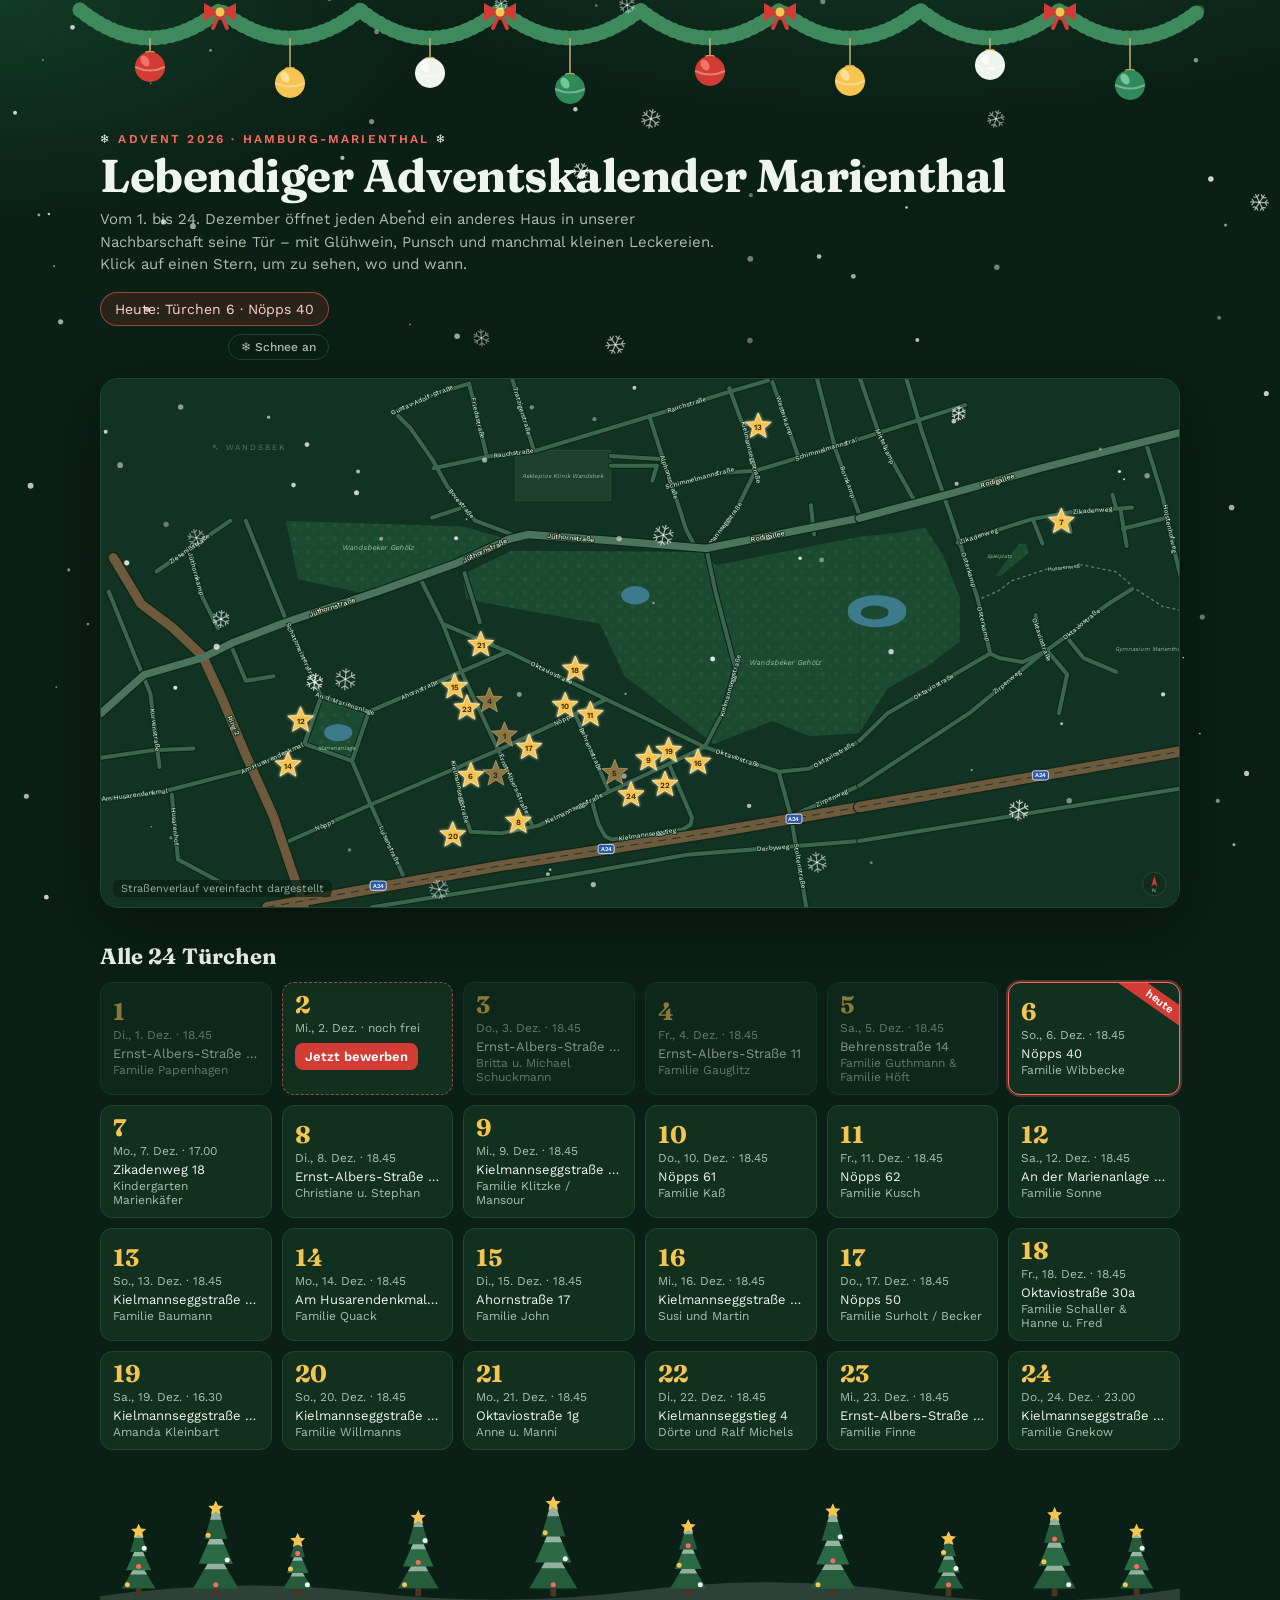
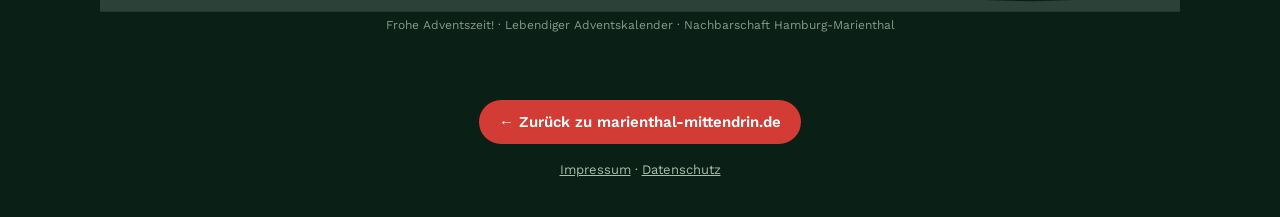
==== commit c8f6729c: "Adventskalender: Zurück-Button auf dem Handy einzeilig Co-Authored-By: Claude Opus 5.5 <noreply@anth" ====
--- a/adventskalender-marienthal/index.html
+++ b/adventskalender-marienthal/index.html
@@ -154,7 +154,7 @@
 <body>
 <div id="root"></div>
 <div class="site-links" style="max-width:1120px;margin:0 auto;padding:8px 20px 40px;text-align:center;font-family:'Work Sans',sans-serif">
-<a href="/" style="display:inline-block;background:#d23c34;color:#fff;text-decoration:none;font-weight:600;font-size:16px;padding:14px 26px;border-radius:999px">← Zurück zu marienthal-mittendrin.de</a>
+<a href="/" style="display:inline-block;background:#d23c34;color:#fff;text-decoration:none;font-weight:600;font-size:15px;padding:13px 20px;border-radius:999px;white-space:nowrap">← Zurück zu marienthal-mittendrin.de</a>
 <p style="margin:18px 0 0;font-size:13px;color:#a7bfae"><a href="/impressum/" style="color:inherit">Impressum</a> · <a href="/datenschutz/" style="color:inherit">Datenschutz</a></p>
 </div>
 <script type="application/json" id="advent-data">{"year": 2026, "title": "Lebendiger Adventskalender Marienthal", "intro": "Vom 1. bis 24. Dezember öffnet jeden Abend ein anderes Haus in unserer Nachbarschaft seine Tür – mit Glühwein, Punsch und manchmal kleinen Leckereien. Klick auf einen Stern, um zu sehen, wo und wann.", "city": "22043 Hamburg", "doors": [{"n": 1, "street": "Ernst-Albers-Straße 19", "host": "Familie Papenhagen", "from": "18:45", "to": "19:15", "note": "", "x": 1310, "y": 1157}, {"n": 2, "street": "", "host": "", "from": "18:45", "to": "19:15", "note": "", "x": 1700, "y": 1640}, {"n": 3, "street": "Ernst-Albers-Straße 30", "host": "Britta u. Michael Schuckmann", "from": "18:45", "to": "19:15", "note": "", "x": 1282, "y": 1283}, {"n": 4, "street": "Ernst-Albers-Straße 11", "host": "Familie Gauglitz", "from": "18:45", "to": "19:15", "note": "", "x": 1261, "y": 1045}, {"n": 5, "street": "Behrensstraße 14", "host": "Familie Guthmann & Familie Höft", "from": "18:45", "to": "19:15", "note": "", "x": 1668, "y": 1279}, {"n": 6, "street": "Nöpps 40", "host": "Familie Wibbecke", "from": "18:45", "to": "19:15", "note": "", "x": 1201, "y": 1289}, {"n": 7, "street": "Zikadenweg 18", "host": "Kindergarten Marienkäfer", "from": "17:00", "to": "", "note": "", "x": 3118, "y": 463}, {"n": 8, "street": "Ernst-Albers-Straße 40", "host": "Christiane u. Stephan", "from": "18:45", "to": "19:15", "note": "", "x": 1355, "y": 1437}, {"n": 9, "street": "Kielmannseggstraße 95", "host": "Familie Klitzke / Mansour", "from": "18:45", "to": "19:15", "note": "", "x": 1778, "y": 1234}, {"n": 10, "street": "Nöpps 61", "host": "Familie Kaß", "from": "18:45", "to": "19:15", "note": "", "x": 1507, "y": 1061}, {"n": 11, "street": "Nöpps 62", "host": "Familie Kusch", "from": "18:45", "to": "19:15", "note": "", "x": 1589, "y": 1090}, {"n": 12, "street": "An der Marienanlage 16", "host": "Familie Sonne", "from": "18:45", "to": "19:15", "note": "", "x": 648, "y": 1108}, {"n": 13, "street": "Kielmannseggstraße 46", "host": "Familie Baumann", "from": "18:45", "to": "19:15", "note": "", "x": 2134, "y": 154}, {"n": 14, "street": "Am Husarendenkmal 52", "host": "Familie Quack", "from": "18:45", "to": "19:15", "note": "", "x": 607, "y": 1254}, {"n": 15, "street": "Ahornstraße 17", "host": "Familie John", "from": "18:45", "to": "19:15", "note": "", "x": 1148, "y": 1000}, {"n": 16, "street": "Kielmannseggstraße 102", "host": "Susi und Martin", "from": "18:45", "to": "19:15", "note": "", "x": 1938, "y": 1245}, {"n": 17, "street": "Nöpps 50", "host": "Familie Surholt / Becker", "from": "18:45", "to": "19:15", "note": "", "x": 1390, "y": 1197}, {"n": 18, "street": "Oktaviostraße 30a", "host": "Familie Schaller & Hanne u. Fred", "from": "18:45", "to": "19:15", "note": "", "x": 1540, "y": 943}, {"n": 19, "street": "Kielmannseggstraße 87", "host": "Amanda Kleinbart", "from": "16:30", "to": "17:00", "note": "Diesmal schon am Nachmittag!", "x": 1843, "y": 1207}, {"n": 20, "street": "Kielmannseggstraße 174", "host": "Familie Willmanns", "from": "18:45", "to": "19:15", "note": "", "x": 1142, "y": 1481}, {"n": 21, "street": "Oktaviostraße 1g", "host": "Anne u. Manni", "from": "18:45", "to": "", "note": "Gleichzeitig Sonnenwendfeier", "x": 1233, "y": 863}, {"n": 22, "street": "Kielmannseggstieg 4", "host": "Dörte und Ralf Michels", "from": "18:45", "to": "19:15", "note": "", "x": 1831, "y": 1317}, {"n": 23, "street": "Ernst-Albers-Straße 16", "host": "Familie Finne", "from": "18:45", "to": "19:15", "note": "", "x": 1188, "y": 1069}, {"n": 24, "street": "Kielmannseggstraße 118", "host": "Familie Gnekow", "from": "23:00", "to": "", "note": "Heiligabend", "x": 1721, "y": 1351}]}</script>
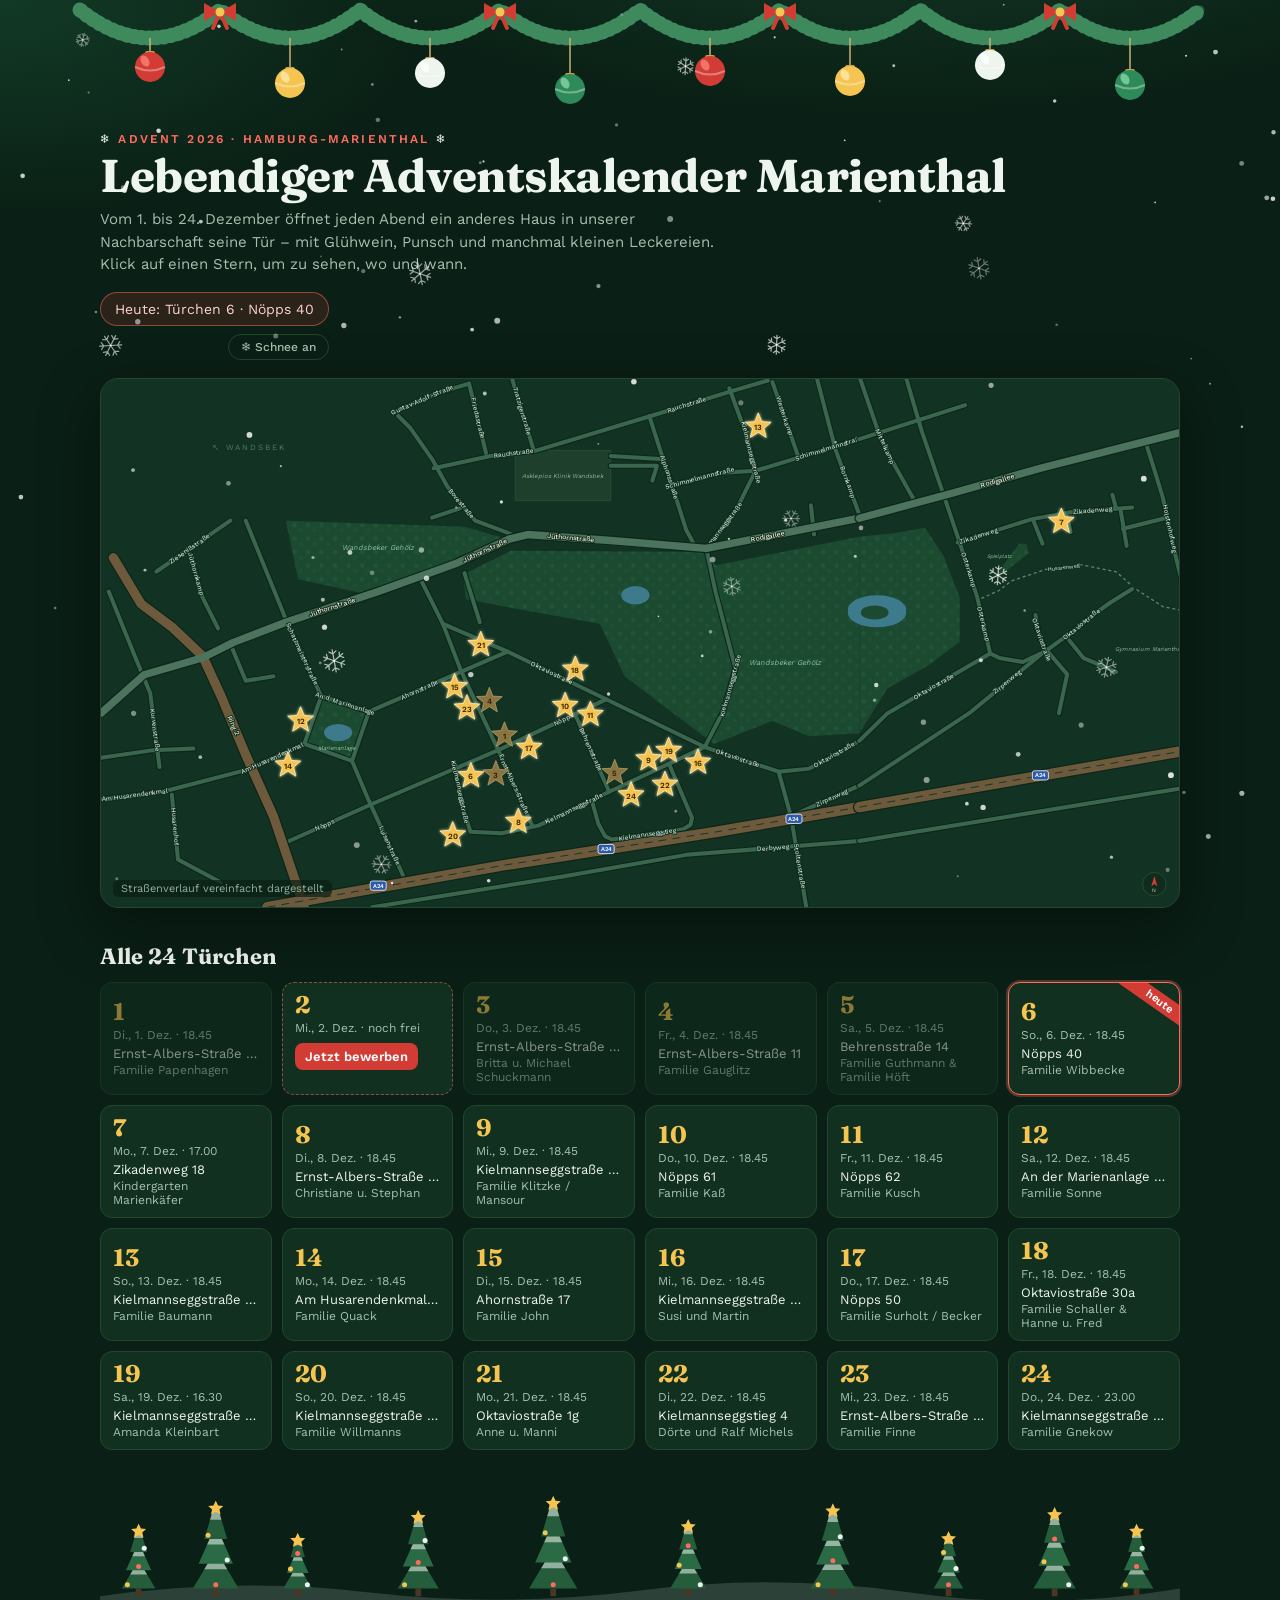
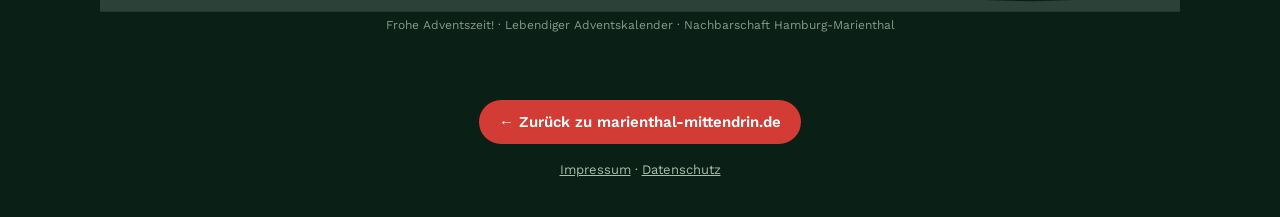
==== commit aeee2243: "Neues Logo (Zinnen-M) auf allen Seiten, Favicon und App-Icon Co-Authored-By: Claude Opus 5.5 <norepl" ====
--- a/adventskalender-marienthal/index.html
+++ b/adventskalender-marienthal/index.html
@@ -2,6 +2,8 @@
 <html lang="de">
 <head>
 <meta charset="utf-8">
+<link rel="icon" href="/assets/logo.svg" type="image/svg+xml">
+<link rel="apple-touch-icon" href="/assets/apple-touch-icon.png">
 <meta name="viewport" content="width=device-width, initial-scale=1">
 <title>Lebendiger Adventskalender Marienthal</title>
 <style id="font-style">
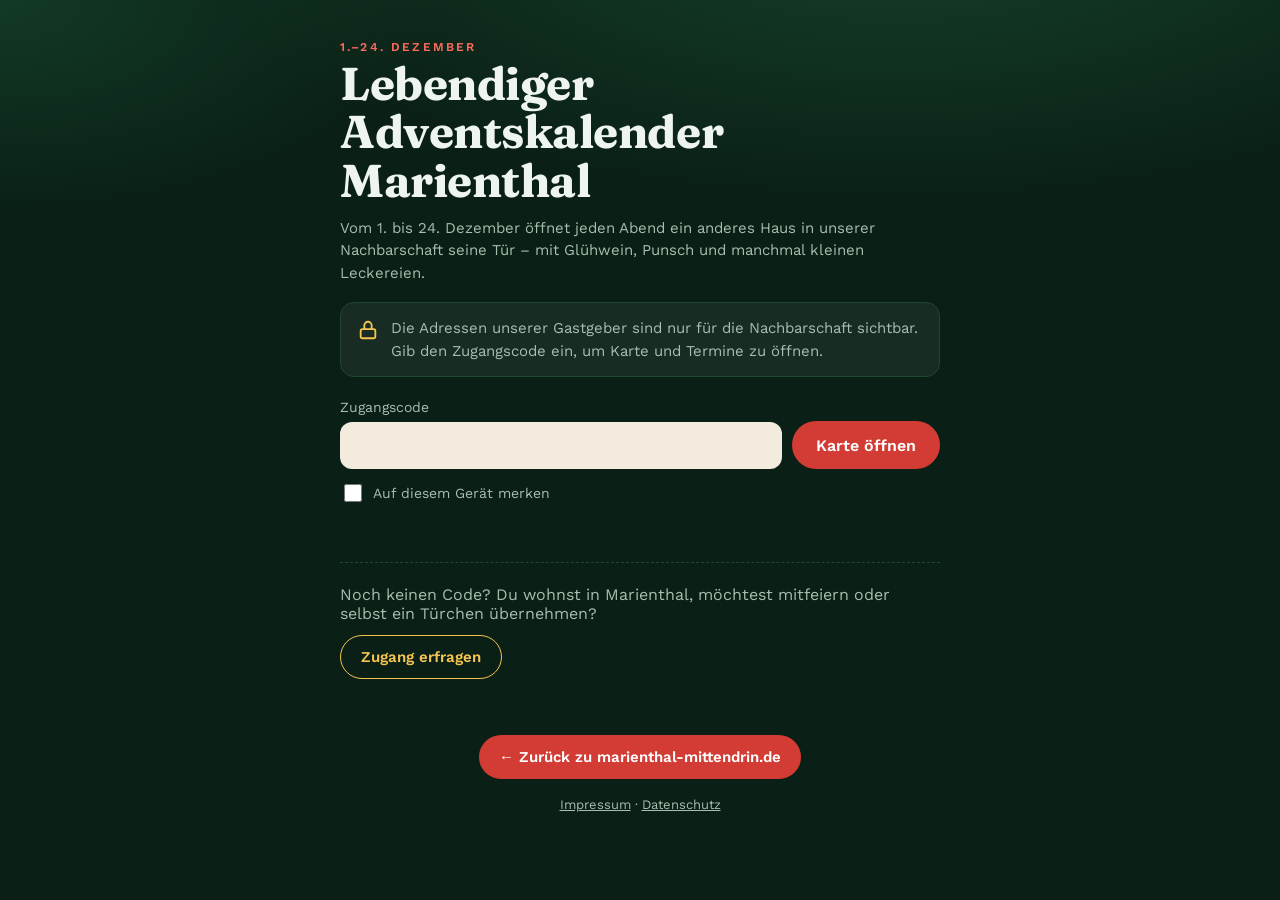
==== commit 9883ecd0: "marienthal-mittendrin.de – Stand 22.11.2026 (Versionsgeschichte bereinigt, Adventskalender-Daten nur" ====
--- a/adventskalender-marienthal/index.html
+++ b/adventskalender-marienthal/index.html
@@ -152,15 +152,72 @@
 @media (prefers-reduced-motion: reduce){.bauble,.flake-ico,.star .shape,.tl,.door:hover .n{animation:none}}
 @media (max-width:640px){.garland{margin-top:-20px}.hdr-side{align-items:flex-start}}
 </style>
+<style id="gate-style">
+.gate{max-width:640px;margin:0 auto;padding:40px 20px 48px}
+.gate h1{margin:6px 0 12px}
+.gate .lockbox{display:flex;gap:12px;align-items:flex-start;background:rgba(255,255,255,.06);border:1px solid var(--line);border-radius:14px;padding:14px 16px;margin:18px 0 22px;color:var(--muted);line-height:1.5;font-size:15px}
+.gate .lockbox svg{flex:none;margin-top:2px}
+.gate label.lbl{display:block;font-size:14px;color:var(--muted);margin:0 0 6px}
+.gate .row{display:flex;gap:10px;flex-wrap:wrap}
+.gate input[type=password],.gate input[type=text],.gate input[type=email],.gate textarea{font:400 16px "Work Sans",sans-serif;background:#f3ebdd;color:#123323;border:2px solid transparent;border-radius:12px;padding:12px 14px;width:100%}
+.gate .row input{flex:1 1 200px;width:auto;min-width:0}
+.gate input:focus,.gate textarea:focus{outline:none;border-color:var(--gold)}
+.gate .go{font:600 16px "Work Sans",sans-serif;background:var(--red);color:#fff;border:0;border-radius:999px;padding:13px 24px;cursor:pointer;min-height:48px}
+.gate .go:hover{background:#b8302a}
+.gate .go[disabled]{opacity:.7;cursor:wait}
+.gate .remember{display:flex;gap:8px;align-items:center;margin:12px 0 0;font-size:14px;color:var(--muted)}
+.gate .remember input{width:18px;height:18px}
+.gate .err{color:var(--danger);font-size:14px;margin:10px 0 0;min-height:1.2em}
+.gate hr{border:0;border-top:1px dashed var(--line);margin:30px 0 22px}
+.gate .ask{font:600 15px "Work Sans",sans-serif;background:transparent;color:var(--gold);border:1.5px solid var(--gold);border-radius:999px;padding:11px 20px;cursor:pointer;min-height:44px}
+.gate .ask:hover{background:rgba(245,196,81,.1)}
+.gate form.req{display:flex;flex-direction:column;gap:12px;margin-top:18px;background:var(--panel);border:1px solid var(--line);border-radius:16px;padding:20px}
+.gate form.req[hidden]{display:none}
+.gate form.req h2{font-family:"Fraunces",serif;font-size:24px;margin:0}
+.gate .consent{display:flex;gap:10px;align-items:flex-start;font-size:13px;line-height:1.5;color:var(--muted)}
+.gate .consent input{width:18px;height:18px;flex:none;margin-top:1px}
+.gate a{color:var(--gold)}
+.gate .ok{background:rgba(245,196,81,.12);border:1px solid rgba(245,196,81,.5);border-radius:14px;padding:16px;color:var(--text);line-height:1.5}
+.gate .public{margin-top:30px;color:var(--muted);font-size:15px;line-height:1.6}
+.gate .public b{color:var(--text)}
+</style>
 </head>
 <body>
-<div id="root"></div>
+<div id="root"><section class="gate" aria-labelledby="gate-title">
+  <div class="eyebrow">1.–24. Dezember</div>
+  <h1 id="gate-title">Lebendiger Adventskalender Marienthal</h1>
+  <p class="intro">Vom 1. bis 24. Dezember öffnet jeden Abend ein anderes Haus in unserer Nachbarschaft seine Tür – mit Glühwein, Punsch und manchmal kleinen Leckereien.</p>
+  <div class="lockbox"><svg width="22" height="22" viewBox="0 0 24 24" aria-hidden="true" fill="none" stroke="#f5c451" stroke-width="2" stroke-linecap="round" stroke-linejoin="round"><rect x="4" y="11" width="16" height="10" rx="2"/><path d="M8 11V7a4 4 0 0 1 8 0v4"/></svg><span>Die Adressen unserer Gastgeber sind nur für die Nachbarschaft sichtbar. Gib den Zugangscode ein, um Karte und Termine zu öffnen.</span></div>
+  <form id="gate-form" autocomplete="off">
+    <label class="lbl" for="gate-code">Zugangscode</label>
+    <div class="row"><input type="password" id="gate-code" autocomplete="current-password" required><button class="go" type="submit">Karte öffnen</button></div>
+    <label class="remember"><input type="checkbox" id="gate-remember"> Auf diesem Gerät merken</label>
+    <p class="err" id="gate-err" role="alert"></p>
+  </form>
+  <hr>
+  <p style="margin:0 0 12px;color:var(--muted)">Noch keinen Code? Du wohnst in Marienthal, möchtest mitfeiern oder selbst ein Türchen übernehmen?</p>
+  <button class="ask" type="button" id="gate-ask" aria-expanded="false" aria-controls="gate-req">Zugang erfragen</button>
+  <form class="req" id="gate-req" hidden novalidate>
+    <h2>Zugang erfragen</h2>
+    <p style="margin:0;color:var(--muted);font-size:14px">Wir schicken dir den Code per Mail – meist am selben Tag.</p>
+    <label class="lbl">Name<input type="text" name="name" autocomplete="name" required></label>
+    <label class="lbl">E-Mail<input type="email" name="email" autocomplete="email" required></label>
+    <label class="lbl">Straße in Marienthal (optional)<input type="text" name="strasse"></label>
+    <label class="lbl">Nachricht (optional)<textarea name="nachricht" rows="3"></textarea></label>
+    <input type="checkbox" name="botcheck" tabindex="-1" autocomplete="off" style="display:none">
+    <label class="consent"><input type="checkbox" name="einwilligung" required><span>Ich bin einverstanden, dass meine Angaben zur Bearbeitung meiner Anfrage verwendet werden. <a href="/datenschutz/">Datenschutz</a></span></label>
+    <p class="err" id="req-err" role="alert"></p>
+    <button class="go" type="submit" style="align-self:flex-start">Anfrage senden</button>
+  </form>
+  <div class="ok" id="req-ok" hidden role="status">Danke! Deine Anfrage ist angekommen. Du bekommst den Code per Mail.</div>
+</section>
+</div><!--/root-->
 <div class="site-links" style="max-width:1120px;margin:0 auto;padding:8px 20px 40px;text-align:center;font-family:'Work Sans',sans-serif">
 <a href="/" style="display:inline-block;background:#d23c34;color:#fff;text-decoration:none;font-weight:600;font-size:15px;padding:13px 20px;border-radius:999px;white-space:nowrap">← Zurück zu marienthal-mittendrin.de</a>
 <p style="margin:18px 0 0;font-size:13px;color:#a7bfae"><a href="/impressum/" style="color:inherit">Impressum</a> · <a href="/datenschutz/" style="color:inherit">Datenschutz</a></p>
 </div>
-<script type="application/json" id="advent-data">{"year": 2026, "title": "Lebendiger Adventskalender Marienthal", "intro": "Vom 1. bis 24. Dezember öffnet jeden Abend ein anderes Haus in unserer Nachbarschaft seine Tür – mit Glühwein, Punsch und manchmal kleinen Leckereien. Klick auf einen Stern, um zu sehen, wo und wann.", "city": "22043 Hamburg", "doors": [{"n": 1, "street": "Ernst-Albers-Straße 19", "host": "Familie Papenhagen", "from": "18:45", "to": "19:15", "note": "", "x": 1310, "y": 1157}, {"n": 2, "street": "", "host": "", "from": "18:45", "to": "19:15", "note": "", "x": 1700, "y": 1640}, {"n": 3, "street": "Ernst-Albers-Straße 30", "host": "Britta u. Michael Schuckmann", "from": "18:45", "to": "19:15", "note": "", "x": 1282, "y": 1283}, {"n": 4, "street": "Ernst-Albers-Straße 11", "host": "Familie Gauglitz", "from": "18:45", "to": "19:15", "note": "", "x": 1261, "y": 1045}, {"n": 5, "street": "Behrensstraße 14", "host": "Familie Guthmann & Familie Höft", "from": "18:45", "to": "19:15", "note": "", "x": 1668, "y": 1279}, {"n": 6, "street": "Nöpps 40", "host": "Familie Wibbecke", "from": "18:45", "to": "19:15", "note": "", "x": 1201, "y": 1289}, {"n": 7, "street": "Zikadenweg 18", "host": "Kindergarten Marienkäfer", "from": "17:00", "to": "", "note": "", "x": 3118, "y": 463}, {"n": 8, "street": "Ernst-Albers-Straße 40", "host": "Christiane u. Stephan", "from": "18:45", "to": "19:15", "note": "", "x": 1355, "y": 1437}, {"n": 9, "street": "Kielmannseggstraße 95", "host": "Familie Klitzke / Mansour", "from": "18:45", "to": "19:15", "note": "", "x": 1778, "y": 1234}, {"n": 10, "street": "Nöpps 61", "host": "Familie Kaß", "from": "18:45", "to": "19:15", "note": "", "x": 1507, "y": 1061}, {"n": 11, "street": "Nöpps 62", "host": "Familie Kusch", "from": "18:45", "to": "19:15", "note": "", "x": 1589, "y": 1090}, {"n": 12, "street": "An der Marienanlage 16", "host": "Familie Sonne", "from": "18:45", "to": "19:15", "note": "", "x": 648, "y": 1108}, {"n": 13, "street": "Kielmannseggstraße 46", "host": "Familie Baumann", "from": "18:45", "to": "19:15", "note": "", "x": 2134, "y": 154}, {"n": 14, "street": "Am Husarendenkmal 52", "host": "Familie Quack", "from": "18:45", "to": "19:15", "note": "", "x": 607, "y": 1254}, {"n": 15, "street": "Ahornstraße 17", "host": "Familie John", "from": "18:45", "to": "19:15", "note": "", "x": 1148, "y": 1000}, {"n": 16, "street": "Kielmannseggstraße 102", "host": "Susi und Martin", "from": "18:45", "to": "19:15", "note": "", "x": 1938, "y": 1245}, {"n": 17, "street": "Nöpps 50", "host": "Familie Surholt / Becker", "from": "18:45", "to": "19:15", "note": "", "x": 1390, "y": 1197}, {"n": 18, "street": "Oktaviostraße 30a", "host": "Familie Schaller & Hanne u. Fred", "from": "18:45", "to": "19:15", "note": "", "x": 1540, "y": 943}, {"n": 19, "street": "Kielmannseggstraße 87", "host": "Amanda Kleinbart", "from": "16:30", "to": "17:00", "note": "Diesmal schon am Nachmittag!", "x": 1843, "y": 1207}, {"n": 20, "street": "Kielmannseggstraße 174", "host": "Familie Willmanns", "from": "18:45", "to": "19:15", "note": "", "x": 1142, "y": 1481}, {"n": 21, "street": "Oktaviostraße 1g", "host": "Anne u. Manni", "from": "18:45", "to": "", "note": "Gleichzeitig Sonnenwendfeier", "x": 1233, "y": 863}, {"n": 22, "street": "Kielmannseggstieg 4", "host": "Dörte und Ralf Michels", "from": "18:45", "to": "19:15", "note": "", "x": 1831, "y": 1317}, {"n": 23, "street": "Ernst-Albers-Straße 16", "host": "Familie Finne", "from": "18:45", "to": "19:15", "note": "", "x": 1188, "y": 1069}, {"n": 24, "street": "Kielmannseggstraße 118", "host": "Familie Gnekow", "from": "23:00", "to": "", "note": "Heiligabend", "x": 1721, "y": 1351}]}</script>
-<script id="app">
+<script type="application/json" id="advent-enc">{"v": 1, "kdf": "PBKDF2-SHA256", "iter": 600000, "salt": "s3kFkdbn+Mh2pIMx2KNh1Q==", "iv": "aLlmlSP0kLzC4DYm", "ct": "vt6bnVFno8wULJHskOBBtV0fXHjevx/zzLFosuFmaIGfcBrgnJj67ehBMUvs81SPVvON2RRw89wn55qm9h+OuZ+tiTOBToXpgf8PR56JHT7X3PBQZLeh6mozYXriP8nqwPVUXVy2t/gyszRaAaG6nIOh13XEJUx3hwqb2cRF4EUPo1+gInzUZr6TpgY9D1PJ+6jr2wHbOZxid7GoXXtFscU1f8Wtr/+ow07/Gdr+EYJJ8/xHms/Z4vg/BbqoD/ifBytYI1TTS2hpQ6l64RajXKeAxZnxraq2xrr0Uu99QHUsJxJ6BRp/vq4bnU61OJJNfDa3ca0vATNiUc4RE5erbkiu9aSYoQcDj4DPlrXLs8c8W5zZgWnCrdHZ4OoOHVJgpvEgl61hYOKv08Aw0oVm5FfK00Jy1Yg/slsBNqnDiSCAlz3QTOyOuxszTQ5dzwNhRM5oMvRnWwY36OfSawvf7RfaFDaUPBp1gpqupdMQff4VBSEOnrw1zFkQ0GcswZCwIUZoVHzdXSkKcQp7R0+T/vDKpYbpiubPyxGEWfF0Y8DUvJkhFiId2oeevaPLm+lisvD69qReFOLwe0T4viH7Ooj/B15MOEz+OZiYwYsIil/ZtcW8+NaEhmCdBf+uhRCaxWbzLQ7G14YZE+2zpJCiFg/d1mWnp04kKofZJ1y9xGuGJyD6JWJroXtaoLJjDZFNL5cGM+3DUiUIy6EE3fK6drl/WSrAqTYmE90ZO8r1V3/PFqfBTFlH1VXt698jvlJf79AM293bKe9ldAjXPqOslUyf/FfjLw1v99zFWCQhi/D05ivRZ1aSwnjtCZFL8Gy7/zEIJwh1oLO75ttK7PLbEV1kWbpVcG5UYpakSiOTU4D4auoLfEFEDcpmkY/iGSH1n6u9TVBGrV2x4mO2/mW69WXrLQN3SabYFsg24YOiXdAyMvt5TibWx8E5s7QhzVm5AcbHS2doHMoFQBA4sQOqBUVcPNf5lfPt9nRxeHbj9AyOhDVzdwGCs7yQdoCguogKe2WsdEEUuqAxvkz0IxCifwNnbZ8hQhBqIoGHIGzL3/ZJShRzzzPIRHdzYD7BUZ6MlU7r44WYWC8vCD915Q5JSCvgsEEqQZK/QfxmYJFKpnPXd658dAvprZkz39F6pWJ5eSQWRZw/DZLR22Ga4o1JT5YqOIeBSinP8Ty5LfIFoiJE6hN3axB5evvFSngu8mKNwpLnc9188Kf/5A3DBzZMXpUlD141nd/+D+RPo5ARVn93uT06Osvwr1NY7GF5WEcGakMBjadu1VU4dGwluqf5edDZfLTWE4iV+tiVe1Dovo4mtF28q1A2QB2B1IXEir0K2d3+768iQmuYJhXN+78xks1hyuoS1Fk+4On6bxyttXzyZIOspx+TuB7fIe/MhBynqH9IdiMnmDFgtur/+DMHiYChaE2HEss/yURSqpGSpzXDHw7p3j1Qm0etnfBPTdDz+r5yGEn4g08FH53trbdr5jlLYzDb9EXFkyHHdNRCS11cv7myew1uvcG7kkQtbf9L1OJguHj2OV7Yjg5xNMkJ0lmlTiSuspE1jUQl01b5gzHIfA9CYmsv3Qi4Tw1LsR7r1bnQKWPGKqybsSiA/a1bdQEEHgpV1NghNwChESo1D4jL+J9nWY4e3cvMaRyjLjzW15V1mh+p/xlb3Lj7F3n1sLH1L0IbHR5GHZFXeaWO00LVluAf2dhVNSnR8XC3PLt+6uURteaMu4HdEosSd2cuRcRm7GBtyiECNsz3SyW+ifyGAzPda2h38OPZ0p4PR8Ps/YiQ9GZs6yeIO1j37mgbhv4LVAxAEugz/qcnggC2hS52i8+oTPawPd8wF4e8GitZRdM50ZOBseqjcK8rhgaBe0pve+ZvSolkdx26o39A6QctZTschMVvybAoXUzd2tsAJH7gOOinjoNyGQpSGoadT8043GCAHhOF7OqSnPr/bLjMyeWil06cOyhTrMBUSnXC+uVKZyTNz83JDPkuVJF285y2vOGTKYXUPkbKMR84zX2oyd/lUn3RNPLGNXdvaA0bBGT9cSjqYkDXa5o3oYZqLLFLpMRyxik4r+55NBieP0Aqt27R0zG+PF5/lHqXUMEcx2P1UyTWua1ZK/[base64]/[base64]/SJHPi5xWCiKYEeSkihUuNao2QUsV++Z2KJ9oW960aO3Q7qo+wC9Nmty38NU3HmjHMBLMJkTDZmbvk3+YmsLXdJSR7E15y+lPpSZ56C9q/ELn4O29C0fIXdNzOAQ1CwrhHxRMUJWAkECVMaJR6cP76Y9oszt3ud6JHPP8I4MskNCoeW7ylUWHlHqGVTr8Bx5uuylanD3+Fdf9V7OHoCBpi2GwsCMlmSChXO74S7quOVSU84bNDK6HSj9+0BeYbaMQhJwfcc/kHOKFi6O5xCzqPhvfxW7rJF06z/+iY1cBvbJMZ/y1airiPnbnhWUo1fG7Rmwx7xdTp1HtFUXfr52RC/KxW9m7jmSKNH3YTv5dORyx4CPCMsgRdGwbpkq1ruB9reRUV8CGV79egJQw0NatmBKoNYgYCLuPWHIuNuroMnVu1gOq4jglxNUp04k+IyK9KVa0tXMBV5v65s3onXAv+Df99Vl/Taa8WGco4/4osgYswYwUyf/[base64]/[base64]/rLtXHTAyLkIi+TNFjJ1hpHliNVbMsdcynSxiGI/TpJTVP2LQTTWPMYWC4oZo++C7/mfByRpODoHR+qiPuTdDTquFy3HaeVTeUvzchhRi+00gFHMHO611CcJ22+CqWqlkocU9WzshY//wCM9lwNZGgoyVLtj3fkigeWxevmUDxFemBLHTTeXdFgdCFY36Jq1AjA6a+QzQQ8kWY28rpZ6wkinhR+SvbI4sscT/cs9rZz4SZlD8KarmRMzaCvTyhzp2ff1E8GiYnIYHO0b/m4klCqrvM916ErW3On3wynQp++kDwg4oW/jHnjDAbYt7Cc0Xz4ZfJVVL9yJx65IWWplt3Fx2iERdPNGCKVVc2b/UMGvBvig8j+4dVpb3L+KS64mEfyrOYtasFm/go0hghiTtec0dPCgjQWDIDWOMVnwNtT1PvqLNDEnLiJtdX/iKo7O2Rq06K52GGP4G9nXiEl6j0/tPHGQcoLUG47NPxspAluiyLWi+L7awqY/dOI/SwY1sP0e7Kt5nypHDhHmSZt6S2Dis0z99vUyV228muZYoqb/6pUwv8kLbD3RCD9gG2W+YIjhDRsqOYlIYrnaNGz7EEflVG17msBW/EW7UitU2KRjvGVCBIPGw/fqjCZFuOGqTYWrtHRzotaYnqAlj8TO5vpdgSDuHWuG9tcYOEWuadY938v7ceb39q33/Qk1khZ7xGU7lLtKZxOQZfUFROY0IywPNO1kHAiGx2CufL+HT9j8XitmYwWnt0/WDd0Adjk+NHw1kJo7baZ+8qMrdh4kMqFu8S+I54YBYvxEgUXCSCJm2lCt6rxstRwzganqZJcShkeQ7nQHx4rYLijkzJDtetABCuZN6aUZhRjn7LwiKG5xmKoPjZ4cVqvdfCw+wfq9YQl1F6Ceckk05iAB+j0rn/w7RjP+TmhfqENZQs/nu4X9Hnnh0MA6l2OhiitAdmq3OQeIyFCs1xynSgEuTrh8nMOg85t1gBAdNB04sX9nbik4rZiHsVLIajPS77b426743P5D0WFh8/BamjtB5HXtUigGoQDex7PShCRE50Q7Vk2YNa28Tej3Bl44WWZ951Ofr25JPv43aR89hvOJ/sGtDK005pfACcZguVS3SlNClQEfqPpeR//[base64]"}</script>
+<script type="text/plain" id="app-src">
 (function(){
 "use strict";
 var W=3500,H=1715,DY=460,W3F="1252e4e4-b5f2-48ac-87a4-d0547c6e60de";
@@ -643,5 +700,68 @@
 }
 })();
 </script>
+<script id="gate">
+(function(){
+  "use strict";
+  var W3F = "1252e4e4-b5f2-48ac-87a4-d0547c6e60de"; /* Adventskalender-Formular, Empfänger hallo@marienthal-mittendrin.de */
+  var KEY = "advent-code";
+  var enc = JSON.parse(document.getElementById("advent-enc").textContent);
+  var form = document.getElementById("gate-form"), input = document.getElementById("gate-code"),
+      remember = document.getElementById("gate-remember"), err = document.getElementById("gate-err");
+  function b64(s){ var b = atob(s), u = new Uint8Array(b.length); for(var i=0;i<b.length;i++) u[i]=b.charCodeAt(i); return u; }
+  function decrypt(code){
+    if(!(window.crypto && crypto.subtle)) return Promise.reject(new Error("nocrypto"));
+    return crypto.subtle.importKey("raw", new TextEncoder().encode(code), "PBKDF2", false, ["deriveKey"])
+      .then(function(base){ return crypto.subtle.deriveKey({name:"PBKDF2", salt:b64(enc.salt), iterations:enc.iter, hash:"SHA-256"}, base, {name:"AES-GCM", length:256}, false, ["decrypt"]); })
+      .then(function(k){ return crypto.subtle.decrypt({name:"AES-GCM", iv:b64(enc.iv)}, k, b64(enc.ct)); })
+      .then(function(buf){ return new TextDecoder().decode(buf); });
+  }
+  function start(json){
+    var d = document.createElement("script"); d.type = "application/json"; d.id = "advent-data"; d.textContent = json;
+    document.body.appendChild(d);
+    var src = document.getElementById("app-src").textContent;
+    var app = document.createElement("script"); app.id = "app"; app.textContent = src;
+    document.body.appendChild(app);
+  }
+  function tryCode(code, silent){
+    var btn = form.querySelector("button"); btn.disabled = true; btn.textContent = "Wird geöffnet …"; err.textContent = "";
+    return decrypt(code).then(function(json){
+      try{ if(remember.checked || silent) localStorage.setItem(KEY, code); }catch(_){}
+      start(json);
+    }).catch(function(e){
+      btn.disabled = false; btn.textContent = "Karte öffnen";
+      if(silent){ try{ localStorage.removeItem(KEY); }catch(_){} return; }
+      err.textContent = e && e.message === "nocrypto" ? "Dein Browser unterstützt das Entschlüsseln leider nicht. Bitte nutze einen aktuellen Browser." : "Der Code stimmt leider nicht. Achte auf Groß- und Kleinschreibung.";
+      input.focus(); input.select();
+    });
+  }
+  form.addEventListener("submit", function(e){ e.preventDefault(); var c = input.value.trim(); if(c) tryCode(c, false); });
+  try{ var saved = localStorage.getItem(KEY); if(saved) tryCode(saved, true); }catch(_){}
+
+  /* Zugang erfragen */
+  var ask = document.getElementById("gate-ask"), req = document.getElementById("gate-req"),
+      rerr = document.getElementById("req-err"), ok = document.getElementById("req-ok");
+  ask.addEventListener("click", function(){
+    var open = req.hidden; req.hidden = !open; ask.setAttribute("aria-expanded", String(open));
+    if(open) req.querySelector("input[name=name]").focus();
+  });
+  req.addEventListener("submit", function(e){
+    e.preventDefault(); rerr.textContent = "";
+    var f = req.elements, v = function(k){ return (f[k].value || "").trim(); };
+    if(!v("name") || !/^[^@\s]+@[^@\s]+\.[^@\s]+$/.test(v("email"))){ rerr.textContent = "Bitte Name und eine gültige E-Mail-Adresse angeben."; return; }
+    if(!f.einwilligung.checked){ rerr.textContent = "Bitte bestätige die Einwilligung."; return; }
+    if(f.botcheck.checked) return;
+    var btn = req.querySelector("button[type=submit]"); btn.disabled = true; btn.textContent = "Wird gesendet …";
+    fetch("https://api.web3forms.com/submit", {method:"POST", headers:{"Content-Type":"application/json","Accept":"application/json"},
+      body: JSON.stringify({access_key: W3F, subject: "Zugangsanfrage Adventskalender: " + v("name"), from_name: "marienthal-mittendrin.de",
+        replyto: v("email"), Name: v("name"), "E-Mail": v("email"), Straße: v("strasse"), Nachricht: v("nachricht")})})
+    .then(function(r){ return r.json(); }).then(function(j){
+      if(!j.success) throw new Error("fail");
+      req.hidden = true; ask.hidden = true; ok.hidden = false;
+    }).catch(function(){ rerr.textContent = "Senden hat nicht geklappt. Schreib uns gern direkt an hallo@marienthal-mittendrin.de."; })
+    .then(function(){ btn.disabled = false; btn.textContent = "Anfrage senden"; });
+  });
+})();
+</script>
 </body>
 </html>
